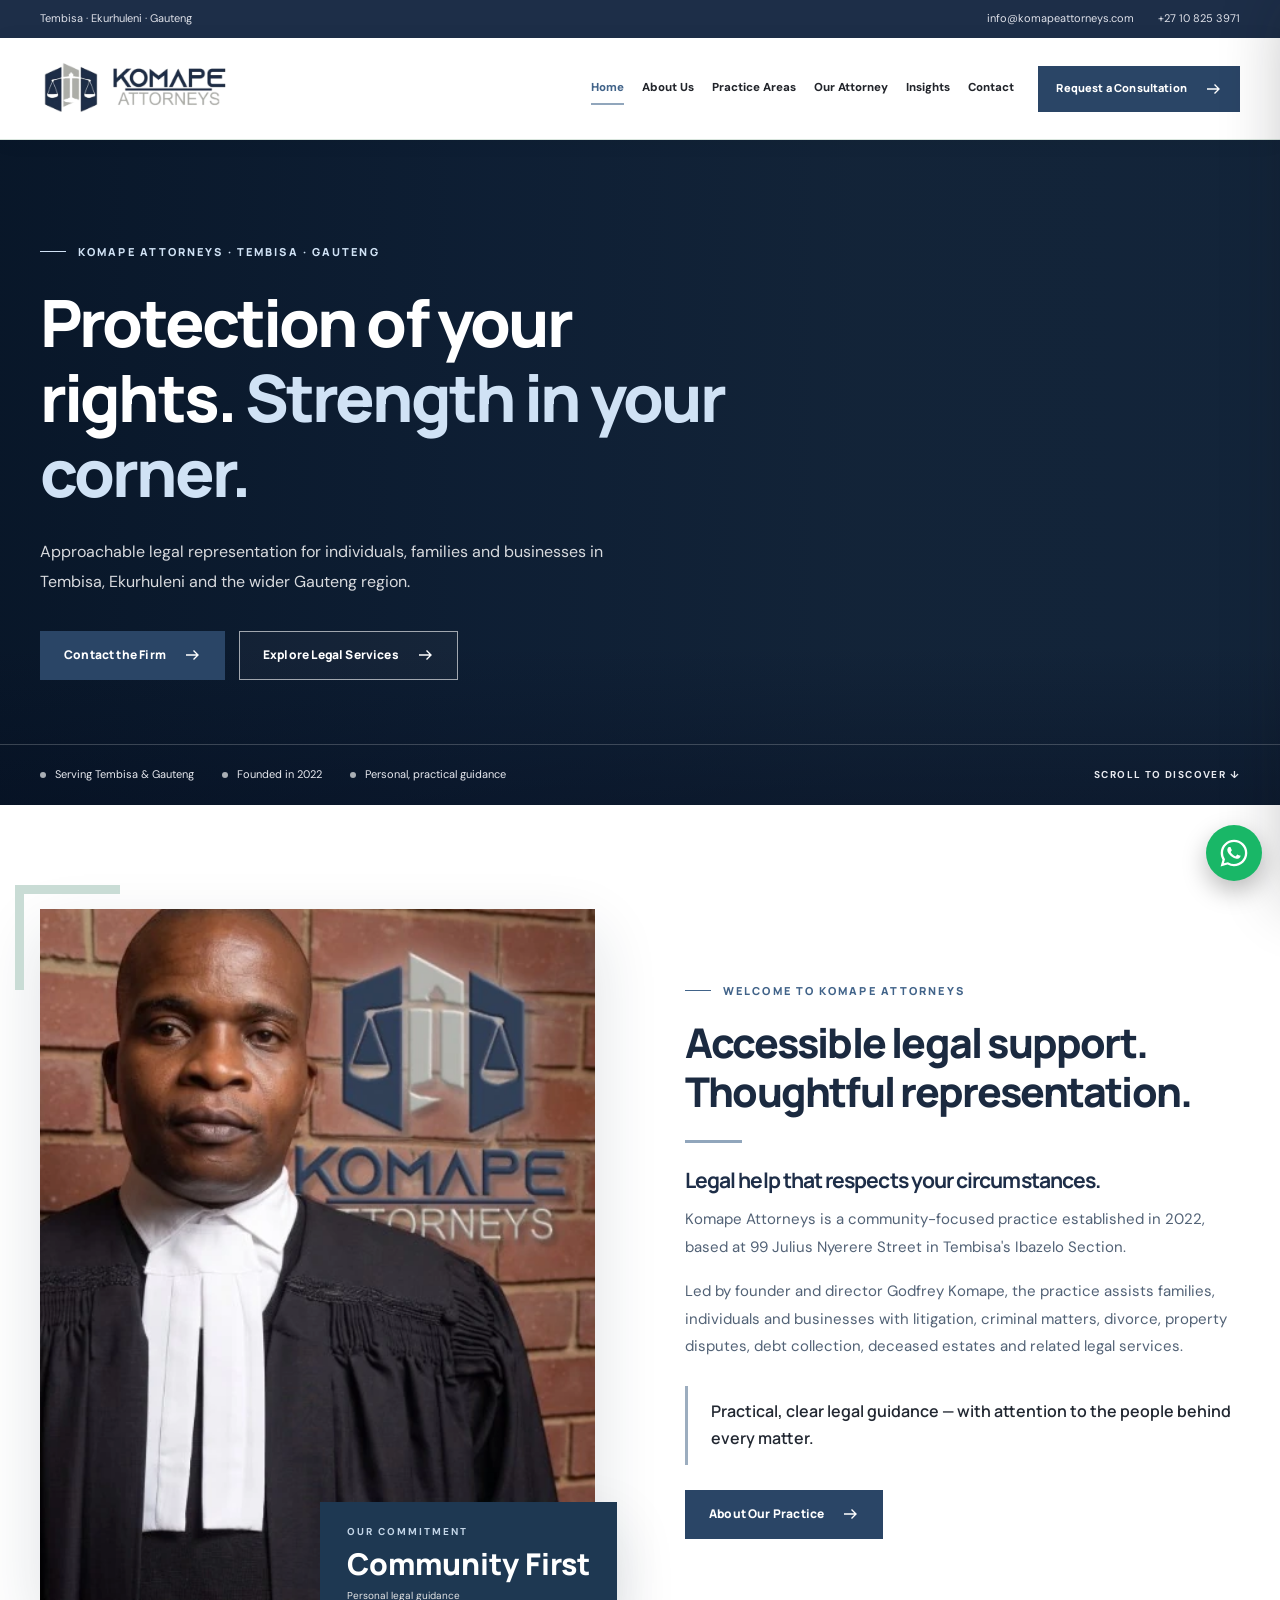
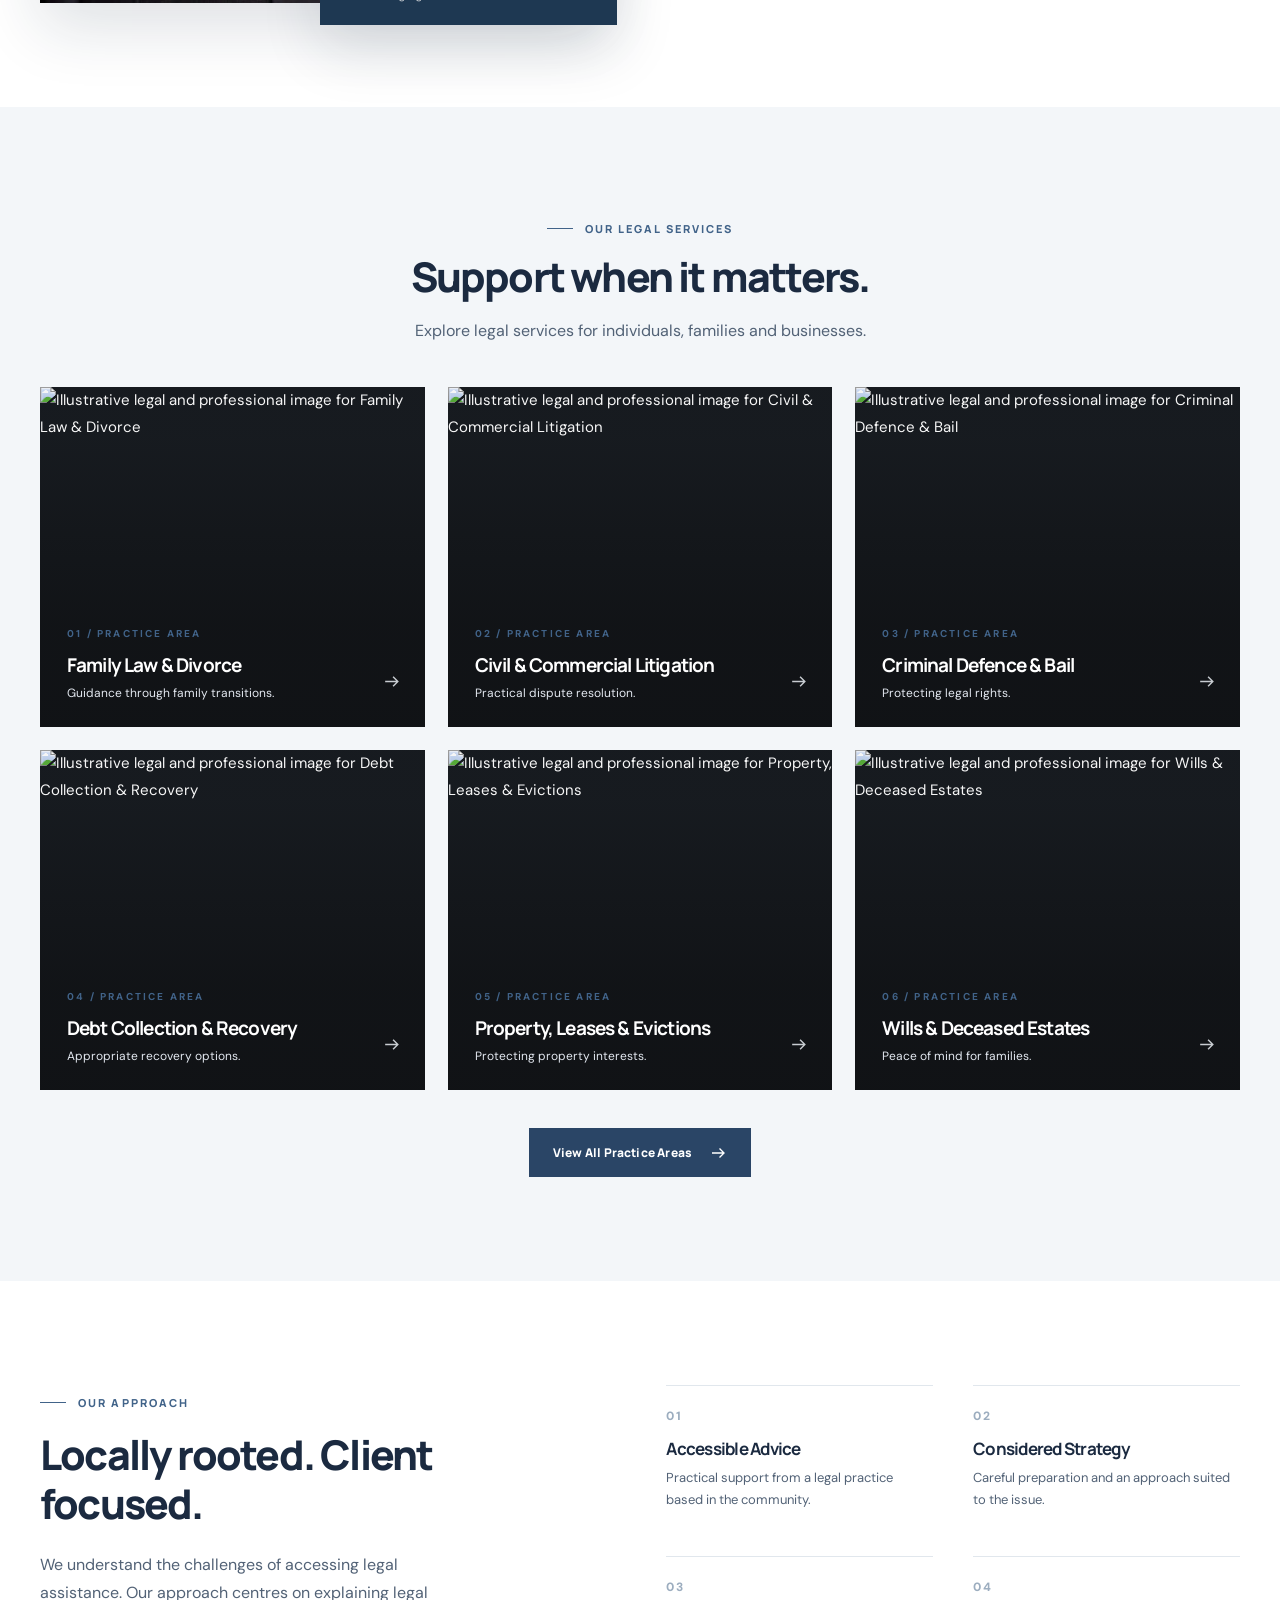
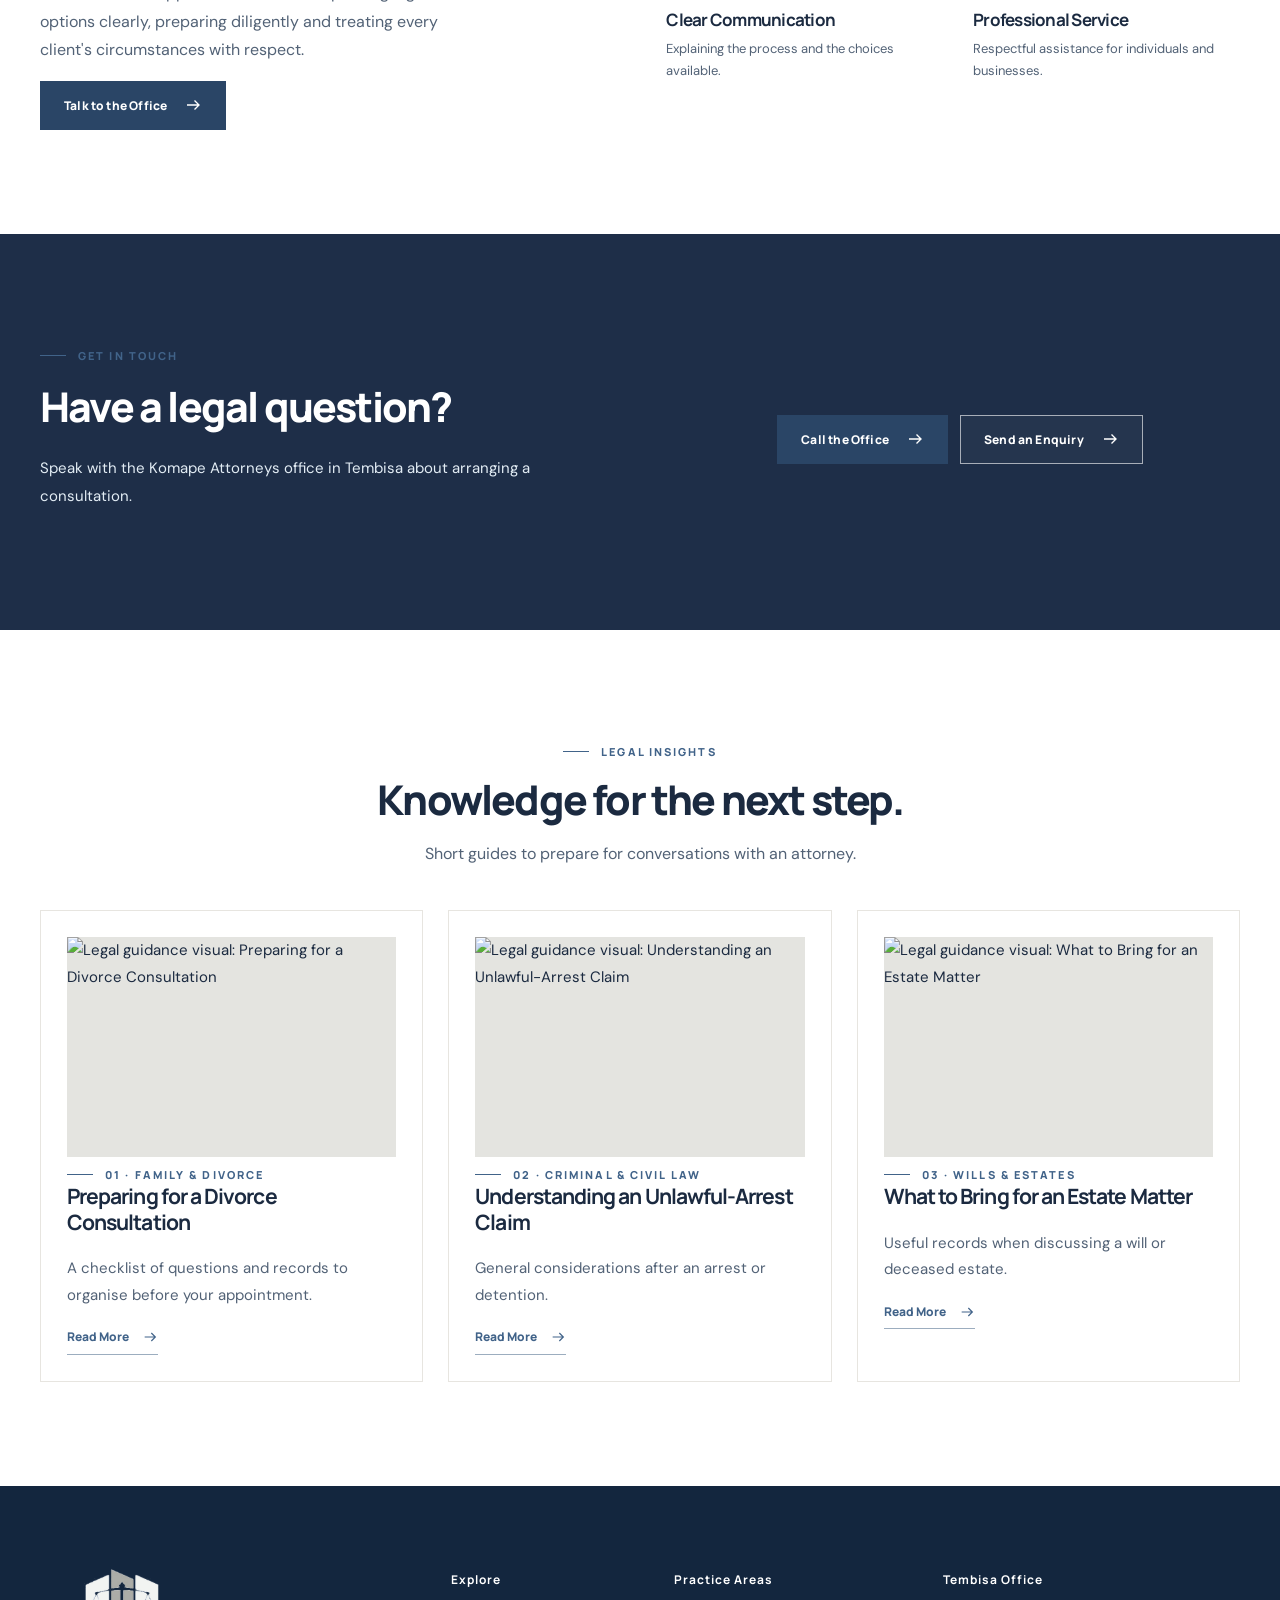
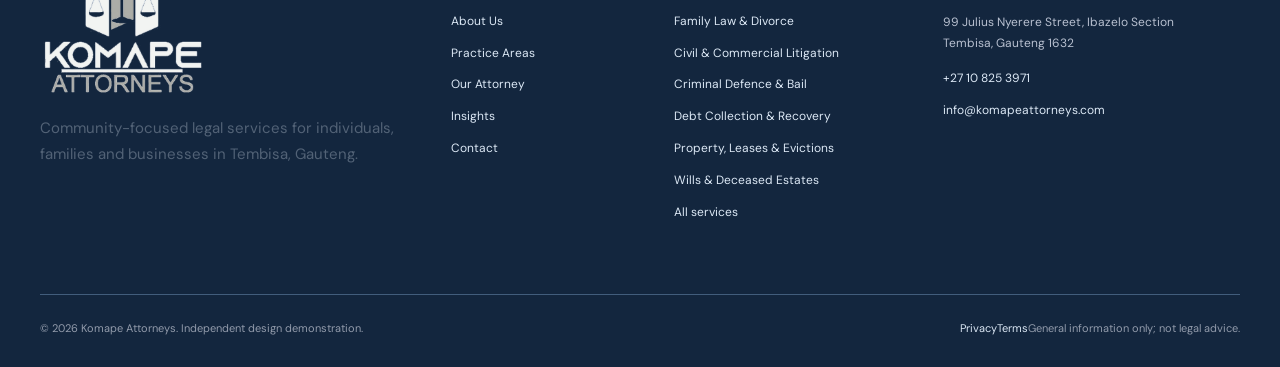
==== index.html @ ac92462e "Launch Komape Attorneys website" ====
<!doctype html><html lang="en-ZA"><head><meta charset="utf-8"><meta name="viewport" content="width=device-width,initial-scale=1"><meta name="theme-color" content="#1e2e48"><title>Home | Attorneys in Tembisa | Komape Attorneys</title><meta name="description" content="Komape Attorneys provides family law, criminal defence, civil litigation, property, debt collection and estate services in Tembisa, Gauteng."><meta name="robots" content="noindex,follow,max-image-preview:large"><link rel="canonical" href="https://komape-attorneys.vercel.app/"><meta property="og:title" content="Home | Attorneys in Tembisa | Komape Attorneys"><meta property="og:description" content="Komape Attorneys provides family law, criminal defence, civil litigation, property, debt collection and estate services in Tembisa, Gauteng."><meta property="og:type" content="website"><meta property="og:url" content="https://komape-attorneys.vercel.app/"><meta property="og:image" content="https://komape-attorneys.vercel.app/assets/original-logo.png"><meta name="twitter:card" content="summary_large_image"><link rel="icon" href="/assets/favicon.png" type="image/png"><link rel="preconnect" href="https://images.pexels.com"><link rel="preconnect" href="https://fonts.googleapis.com"><link rel="stylesheet" href="/assets/site.css"><script defer src="/assets/site.js"></script><script type="application/ld+json">{"@context": "https://schema.org", "@type": "LegalService", "name": "Komape Attorneys", "url": "https://komape-attorneys.vercel.app", "image": "https://komape-attorneys.vercel.app/assets/logo-transparent.png", "email": "info@komapeattorneys.com", "telephone": "+27 10 825 3971", "founder": {"@type": "Person", "name": "Godfrey Komape"}, "address": {"@type": "PostalAddress", "streetAddress": "99 Julius Nyerere Street, Ibazelo Section", "addressLocality": "Tembisa", "addressRegion": "Gauteng", "postalCode": "1632", "addressCountry": "ZA"}, "areaServed": ["Tembisa", "Ekurhuleni", "Johannesburg", "Gauteng", "South Africa"], "knowsAbout": ["Family Law & Divorce", "Civil & Commercial Litigation", "Criminal Defence & Bail", "Debt Collection & Recovery", "Property, Leases & Evictions", "Wills & Deceased Estates", "Correspondent Services", "Insurance & MVA Claims", "Commercial Contracts"]}</script></head><body><a class="skip-link" href="#main">Skip to content</a>
<div class="topbar"><div class="container topbar-inner"><span class="topbar-address">Tembisa · Ekurhuleni · Gauteng</span><div class="topbar-links"><a href="mailto:info@komapeattorneys.com">info@komapeattorneys.com</a><a href="tel:+27108253971">+27 10 825 3971</a></div></div></div>
<header class="nav-shell"><div class="container nav-inner"><a class="brand" href="/" aria-label="Komape Attorneys home"><img src="/assets/logo-header-4k.png" width="196" height="104" alt="Komape Attorneys logo"></a><nav class="nav-links" aria-label="Main navigation"><a href="/" class="nav-link active" aria-current=page>Home</a><a href="/about/" class="nav-link " >About Us</a><a href="/practice-areas/" class="nav-link " >Practice Areas</a><a href="/our-attorney/" class="nav-link " >Our Attorney</a><a href="/insights/" class="nav-link " >Insights</a><a href="/contact/" class="nav-link " >Contact</a></nav><a class="btn btn-gold nav-cta" href="/contact/">Request a Consultation <svg aria-hidden="true" xmlns="http://www.w3.org/2000/svg" width="18" height="18" viewBox="0 0 24 24" fill="none" stroke="currentColor" stroke-width="1.8"><path d="M4 12h16m-6-6 6 6-6 6"/></svg></a><button type="button" class="menu-open" aria-label="Open navigation" aria-expanded="false" aria-controls="mobile-panel" data-mobile-open>☰</button></div></header>
<div class="mobile-backdrop" id="mobile-backdrop"></div><nav class="mobile-panel" id="mobile-panel" aria-label="Mobile navigation" aria-hidden="true" inert><div class="mobile-head"><img src="/assets/logo-header-4k.png" alt="Komape Attorneys logo"><button data-mobile-close type="button" aria-label="Close navigation">×</button></div><div class="mobile-links"><a href="/">Home</a><a href="/about/">About Us</a><a href="/practice-areas/">Practice Areas</a><a href="/our-attorney/">Our Attorney</a><a href="/insights/">Insights</a><a href="/contact/">Contact</a></div><a class="btn btn-gold mobile-cta" href="/contact/">Contact the Firm <svg aria-hidden="true" xmlns="http://www.w3.org/2000/svg" width="18" height="18" viewBox="0 0 24 24" fill="none" stroke="currentColor" stroke-width="1.8"><path d="M4 12h16m-6-6 6 6-6 6"/></svg></a></nav>
<main id="main"><section class="hero" style="--hero-image:url('https://images.pexels.com/photos/5668508/pexels-photo-5668508.jpeg?auto=compress&cs=tinysrgb&w=1900')"><div class="container hero-inner"><div class="hero-copy"><span class="eyebrow eyebrow-light">KOMAPE ATTORNEYS · TEMBISA · GAUTENG</span><h1>Protection of your rights. <em>Strength in your corner.</em></h1><p>Approachable legal representation for individuals, families and businesses in Tembisa, Ekurhuleni and the wider Gauteng region.</p><div class="hero-actions"><a class="btn btn-gold" href="/contact/">Contact the Firm <svg aria-hidden="true" xmlns="http://www.w3.org/2000/svg" width="18" height="18" viewBox="0 0 24 24" fill="none" stroke="currentColor" stroke-width="1.8"><path d="M4 12h16m-6-6 6 6-6 6"/></svg></a><a class="btn btn-outline" href="/practice-areas/">Explore Legal Services <svg aria-hidden="true" xmlns="http://www.w3.org/2000/svg" width="18" height="18" viewBox="0 0 24 24" fill="none" stroke="currentColor" stroke-width="1.8"><path d="M4 12h16m-6-6 6 6-6 6"/></svg></a></div></div></div><div class="hero-bottom"><div class="container hero-bottom-inner"><div class="hero-notes"><span>Serving Tembisa &amp; Gauteng</span><span>Founded in 2022</span><span>Personal, practical guidance</span></div><span class="scroll-cue">SCROLL TO DISCOVER ↓</span></div></div></section><section class="section"><div class="container intro-grid"><div class="intro-picture"><img src="/assets/portrait-home.webp" width="440" height="800" loading="lazy" alt="Godfrey Komape, founder and director of Komape Attorneys"><div class="picture-stamp"><small>OUR COMMITMENT</small><strong>Community First</strong><span>Personal legal guidance</span></div></div><div class="intro-copy"><span class="eyebrow">WELCOME TO KOMAPE ATTORNEYS</span><h2>Accessible legal support. Thoughtful representation.</h2><div class="accent-line"></div><h3>Legal help that respects your circumstances.</h3><p>Komape Attorneys is a community-focused practice established in 2022, based at 99 Julius Nyerere Street in Tembisa's Ibazelo Section.</p><p>Led by founder and director Godfrey Komape, the practice assists families, individuals and businesses with litigation, criminal matters, divorce, property disputes, debt collection, deceased estates and related legal services.</p><blockquote>Practical, clear legal guidance — with attention to the people behind every matter.</blockquote><a class="btn btn-gold" href="/about/">About Our Practice <svg aria-hidden="true" xmlns="http://www.w3.org/2000/svg" width="18" height="18" viewBox="0 0 24 24" fill="none" stroke="currentColor" stroke-width="1.8"><path d="M4 12h16m-6-6 6 6-6 6"/></svg></a></div></div></section><section class="section cream"><div class="container"><div class="section-heading centered"><span class="eyebrow">OUR LEGAL SERVICES</span><h2>Support when it matters.</h2><p>Explore legal services for individuals, families and businesses.</p></div><div class="practice-grid"><a class="practice-card" href="/practice-areas/#family-law"><img src="https://images.pexels.com/photos/7841810/pexels-photo-7841810.jpeg?auto=compress&cs=tinysrgb&w=1280" width="1200" height="800" alt="Illustrative legal and professional image for Family Law &amp; Divorce" loading="lazy" decoding="async"><div class="practice-shade"></div><div class="practice-card-text"><span class="card-number">01 / PRACTICE AREA</span><h3>Family Law &amp; Divorce</h3><p>Guidance through family transitions.</p></div><span class="card-arrow"><svg aria-hidden="true" xmlns="http://www.w3.org/2000/svg" width="18" height="18" viewBox="0 0 24 24" fill="none" stroke="currentColor" stroke-width="1.8"><path d="M4 12h16m-6-6 6 6-6 6"/></svg></span></a><a class="practice-card" href="/practice-areas/#litigation"><img src="https://images.pexels.com/photos/7875843/pexels-photo-7875843.jpeg?auto=compress&cs=tinysrgb&w=1280" width="1200" height="800" alt="Illustrative legal and professional image for Civil &amp; Commercial Litigation" loading="lazy" decoding="async"><div class="practice-shade"></div><div class="practice-card-text"><span class="card-number">02 / PRACTICE AREA</span><h3>Civil &amp; Commercial Litigation</h3><p>Practical dispute resolution.</p></div><span class="card-arrow"><svg aria-hidden="true" xmlns="http://www.w3.org/2000/svg" width="18" height="18" viewBox="0 0 24 24" fill="none" stroke="currentColor" stroke-width="1.8"><path d="M4 12h16m-6-6 6 6-6 6"/></svg></span></a><a class="practice-card" href="/practice-areas/#criminal"><img src="https://images.pexels.com/photos/5668806/pexels-photo-5668806.jpeg?auto=compress&cs=tinysrgb&w=1280" width="1200" height="800" alt="Illustrative legal and professional image for Criminal Defence &amp; Bail" loading="lazy" decoding="async"><div class="practice-shade"></div><div class="practice-card-text"><span class="card-number">03 / PRACTICE AREA</span><h3>Criminal Defence &amp; Bail</h3><p>Protecting legal rights.</p></div><span class="card-arrow"><svg aria-hidden="true" xmlns="http://www.w3.org/2000/svg" width="18" height="18" viewBox="0 0 24 24" fill="none" stroke="currentColor" stroke-width="1.8"><path d="M4 12h16m-6-6 6 6-6 6"/></svg></span></a><a class="practice-card" href="/practice-areas/#debt-collection"><img src="https://images.pexels.com/photos/8276198/pexels-photo-8276198.jpeg?auto=compress&cs=tinysrgb&w=1280" width="1200" height="800" alt="Illustrative legal and professional image for Debt Collection &amp; Recovery" loading="lazy" decoding="async"><div class="practice-shade"></div><div class="practice-card-text"><span class="card-number">04 / PRACTICE AREA</span><h3>Debt Collection &amp; Recovery</h3><p>Appropriate recovery options.</p></div><span class="card-arrow"><svg aria-hidden="true" xmlns="http://www.w3.org/2000/svg" width="18" height="18" viewBox="0 0 24 24" fill="none" stroke="currentColor" stroke-width="1.8"><path d="M4 12h16m-6-6 6 6-6 6"/></svg></span></a><a class="practice-card" href="/practice-areas/#property"><img src="https://images.pexels.com/photos/8731032/pexels-photo-8731032.jpeg?auto=compress&cs=tinysrgb&w=1280" width="1200" height="800" alt="Illustrative legal and professional image for Property, Leases &amp; Evictions" loading="lazy" decoding="async"><div class="practice-shade"></div><div class="practice-card-text"><span class="card-number">05 / PRACTICE AREA</span><h3>Property, Leases &amp; Evictions</h3><p>Protecting property interests.</p></div><span class="card-arrow"><svg aria-hidden="true" xmlns="http://www.w3.org/2000/svg" width="18" height="18" viewBox="0 0 24 24" fill="none" stroke="currentColor" stroke-width="1.8"><path d="M4 12h16m-6-6 6 6-6 6"/></svg></span></a><a class="practice-card" href="/practice-areas/#estates"><img src="https://images.pexels.com/photos/3869649/pexels-photo-3869649.jpeg?auto=compress&cs=tinysrgb&w=1280" width="1200" height="800" alt="Illustrative legal and professional image for Wills &amp; Deceased Estates" loading="lazy" decoding="async"><div class="practice-shade"></div><div class="practice-card-text"><span class="card-number">06 / PRACTICE AREA</span><h3>Wills &amp; Deceased Estates</h3><p>Peace of mind for families.</p></div><span class="card-arrow"><svg aria-hidden="true" xmlns="http://www.w3.org/2000/svg" width="18" height="18" viewBox="0 0 24 24" fill="none" stroke="currentColor" stroke-width="1.8"><path d="M4 12h16m-6-6 6 6-6 6"/></svg></span></a></div><div class="section-action centered"><a class="btn btn-gold" href="/practice-areas/">View All Practice Areas <svg aria-hidden="true" xmlns="http://www.w3.org/2000/svg" width="18" height="18" viewBox="0 0 24 24" fill="none" stroke="currentColor" stroke-width="1.8"><path d="M4 12h16m-6-6 6 6-6 6"/></svg></a></div></div></section><section class="section purpose-section"><div class="container purpose-grid"><div><span class="eyebrow">OUR APPROACH</span><h2>Locally rooted. Client focused.</h2><p>We understand the challenges of accessing legal assistance. Our approach centres on explaining legal options clearly, preparing diligently and treating every client's circumstances with respect.</p><a class="btn btn-gold" href="/contact/">Talk to the Office <svg aria-hidden="true" xmlns="http://www.w3.org/2000/svg" width="18" height="18" viewBox="0 0 24 24" fill="none" stroke="currentColor" stroke-width="1.8"><path d="M4 12h16m-6-6 6 6-6 6"/></svg></a></div><div class="value-grid"><div><span>01</span><h3>Accessible Advice</h3><p>Practical support from a legal practice based in the community.</p></div><div><span>02</span><h3>Considered Strategy</h3><p>Careful preparation and an approach suited to the issue.</p></div><div><span>03</span><h3>Clear Communication</h3><p>Explaining the process and the choices available.</p></div><div><span>04</span><h3>Professional Service</h3><p>Respectful assistance for individuals and businesses.</p></div></div></div></section><section class="section section-navy"><div class="container two-column"><div><span class="eyebrow eyebrow-light">GET IN TOUCH</span><h2>Have a legal question?</h2><p style="color:#e3edf5">Speak with the Komape Attorneys office in Tembisa about arranging a consultation.</p></div><div class="centered"><a class="btn btn-gold" href="tel:+27108253971">Call the Office <svg aria-hidden="true" xmlns="http://www.w3.org/2000/svg" width="18" height="18" viewBox="0 0 24 24" fill="none" stroke="currentColor" stroke-width="1.8"><path d="M4 12h16m-6-6 6 6-6 6"/></svg></a> &nbsp; <a class="btn btn-outline" href="/contact/">Send an Enquiry <svg aria-hidden="true" xmlns="http://www.w3.org/2000/svg" width="18" height="18" viewBox="0 0 24 24" fill="none" stroke="currentColor" stroke-width="1.8"><path d="M4 12h16m-6-6 6 6-6 6"/></svg></a></div></div></section><section class="section"><div class="container"><div class="section-heading centered"><span class="eyebrow">LEGAL INSIGHTS</span><h2>Knowledge for the next step.</h2><p>Short guides to prepare for conversations with an attorney.</p></div><div class="insight-grid"><article class="insight-card"><a href="/insights/#divorce-consultation" class="insight-image"><img src="https://images.pexels.com/photos/5668832/pexels-photo-5668832.jpeg?auto=compress&cs=tinysrgb&w=1280" width="1200" height="800" alt="Legal guidance visual: Preparing for a Divorce Consultation" loading="lazy" decoding="async"></a><span class="eyebrow">01 · FAMILY &amp; DIVORCE</span><h3>Preparing for a Divorce Consultation</h3><p>A checklist of questions and records to organise before your appointment.</p><a href="/insights/#divorce-consultation" class="text-link">Read More <svg aria-hidden="true" xmlns="http://www.w3.org/2000/svg" width="18" height="18" viewBox="0 0 24 24" fill="none" stroke="currentColor" stroke-width="1.8"><path d="M4 12h16m-6-6 6 6-6 6"/></svg></a></article><article class="insight-card"><a href="/insights/#unlawful-arrest" class="insight-image"><img src="https://images.pexels.com/photos/12911261/pexels-photo-12911261.jpeg?auto=compress&cs=tinysrgb&w=1280" width="1200" height="800" alt="Legal guidance visual: Understanding an Unlawful-Arrest Claim" loading="lazy" decoding="async"></a><span class="eyebrow">02 · CRIMINAL &amp; CIVIL LAW</span><h3>Understanding an Unlawful-Arrest Claim</h3><p>General considerations after an arrest or detention.</p><a href="/insights/#unlawful-arrest" class="text-link">Read More <svg aria-hidden="true" xmlns="http://www.w3.org/2000/svg" width="18" height="18" viewBox="0 0 24 24" fill="none" stroke="currentColor" stroke-width="1.8"><path d="M4 12h16m-6-6 6 6-6 6"/></svg></a></article><article class="insight-card"><a href="/insights/#estate-records" class="insight-image"><img src="https://images.pexels.com/photos/7875863/pexels-photo-7875863.jpeg?auto=compress&cs=tinysrgb&w=1280" width="1200" height="800" alt="Legal guidance visual: What to Bring for an Estate Matter" loading="lazy" decoding="async"></a><span class="eyebrow">03 · WILLS &amp; ESTATES</span><h3>What to Bring for an Estate Matter</h3><p>Useful records when discussing a will or deceased estate.</p><a href="/insights/#estate-records" class="text-link">Read More <svg aria-hidden="true" xmlns="http://www.w3.org/2000/svg" width="18" height="18" viewBox="0 0 24 24" fill="none" stroke="currentColor" stroke-width="1.8"><path d="M4 12h16m-6-6 6 6-6 6"/></svg></a></article></div></div></section></main><footer class="site-footer"><div class="container"><div class="footer-grid"><div><a class="footer-logo" href="/"><img src="/assets/logo-light-4k.png" alt="Komape Attorneys transparent footer logo" width="240" height="145" loading="lazy"></a><p>Community-focused legal services for individuals, families and businesses in Tembisa, Gauteng.</p></div><div><h3>Explore</h3><div class="footer-links"><a href="/about/">About Us</a><a href="/practice-areas/">Practice Areas</a><a href="/our-attorney/">Our Attorney</a><a href="/insights/">Insights</a><a href="/contact/">Contact</a></div></div><div><h3>Practice Areas</h3><div class="footer-links"><a href="/practice-areas/#family-law">Family Law &amp; Divorce</a><a href="/practice-areas/#litigation">Civil &amp; Commercial Litigation</a><a href="/practice-areas/#criminal">Criminal Defence &amp; Bail</a><a href="/practice-areas/#debt-collection">Debt Collection &amp; Recovery</a><a href="/practice-areas/#property">Property, Leases &amp; Evictions</a><a href="/practice-areas/#estates">Wills &amp; Deceased Estates</a><a href="/practice-areas/">All services</a></div></div><div class="footer-location"><h3>Tembisa Office</h3><address>99 Julius Nyerere Street, Ibazelo Section<br>Tembisa, Gauteng 1632</address><div class="footer-links" style="margin-top:15px"><a href="tel:+27108253971">+27 10 825 3971</a><a href="mailto:info@komapeattorneys.com">info@komapeattorneys.com</a></div></div></div><div class="footer-bottom"><span>© 2026 Komape Attorneys. Independent design demonstration.</span><span class="footer-legal"><a href="/privacy/">Privacy</a><a href="/terms/">Terms</a><span>General information only; not legal advice.</span></span></div></div></footer>
<a class="floating-whatsapp" href="https://wa.me/27724167243?text=Hello%2C%20I%20would%20like%20to%20enquire%20about%20legal%20services." rel="noopener noreferrer" target="_blank" title="Contact the listed mobile number on WhatsApp" aria-label="Contact Komape Attorneys on WhatsApp"><svg viewBox="0 0 32 32" aria-hidden="true" xmlns="http://www.w3.org/2000/svg"><path fill="currentColor" d="M16 .8C7.61.8.8 7.59.8 15.98c0 2.69.7 5.31 2.03 7.62L.7 31.3l7.91-2.08a15.15 15.15 0 0 0 7.37 1.88h.01c8.38 0 15.2-6.82 15.2-15.2 0-4.06-1.58-7.88-4.46-10.76A15.07 15.07 0 0 0 16 .8Zm0 27.73a12.54 12.54 0 0 1-6.39-1.75l-.46-.27-4.7 1.23 1.25-4.58-.3-.47a12.5 12.5 0 0 1-1.93-6.7C3.47 9.08 9.08 3.47 16 3.47a12.45 12.45 0 0 1 8.87 3.68 12.48 12.48 0 0 1 3.67 8.86c0 6.91-5.62 12.52-12.54 12.52Zm6.88-9.38c-.38-.19-2.23-1.1-2.58-1.23-.34-.13-.59-.19-.84.19s-.96 1.23-1.18 1.49-.44.29-.82.1a10.32 10.32 0 0 1-3.04-1.88 11.39 11.39 0 0 1-2.1-2.61c-.22-.38-.02-.58.16-.77.17-.17.38-.44.57-.66s.25-.38.38-.63.06-.47-.03-.66c-.1-.19-.85-2.04-1.16-2.8-.3-.74-.61-.64-.84-.65l-.71-.01c-.25 0-.66.1-1.01.47-.34.38-1.32 1.29-1.32 3.13s1.35 3.62 1.53 3.87a14.37 14.37 0 0 0 5.51 4.89c1.03.45 1.84.72 2.48.93 1.04.33 1.98.29 2.72.18.83-.13 2.23-.91 2.55-1.79.31-.88.31-1.64.22-1.8-.09-.16-.34-.25-.72-.44Z"/></svg><span class="whatsapp-tooltip" aria-hidden="true">WhatsApp Us</span></a><button class="scroll-top" type="button" aria-label="Back to top">↑</button></body></html>
---- assets/site.css ----
@import url('https://fonts.googleapis.com/css2?family=DM+Sans:wght@400;500;600;700&family=Manrope:wght@400;500;600;700;800&display=swap');
:root{--navy:#181b20;--navy-deep:#101216;--navy-soft:#30343c;--gold:#505863;--gold-light:#e2e5e8;--red:#25282d;--ink:#171b21;--body:#58616d;--line:#e7e9ec;--cream:#f5f6f7;--white:#fff;--shadow:0 24px 65px rgba(10,13,18,.14)}
*,*::before,*::after{box-sizing:border-box}html{scroll-behavior:smooth;scroll-padding-top:110px}body{margin:0;background:#fff;color:var(--ink);font:400 15px/1.78 'DM Sans',Arial,sans-serif;-webkit-font-smoothing:antialiased}body.nav-open{overflow:hidden}img{max-width:100%;display:block}button,input,textarea,select{font:inherit}button{cursor:pointer}a{color:inherit;text-decoration:none}::selection{background:#e0e3e6;color:#1a1c20}:focus-visible{outline:3px solid #525862;outline-offset:4px}.container{width:min(100% - 72px,1200px);margin-inline:auto}.skip-link{position:absolute;top:-100px;left:10px;z-index:1000;color:#fff;background:var(--navy);padding:9px 17px}.skip-link:focus{top:8px}h1,h2,h3,h4,p{margin-top:0}h1,h2,h3{font-family:Manrope,Arial,sans-serif;letter-spacing:-.044em;line-height:1.2}h1{font-size:clamp(44px,5.1vw,74px);font-weight:800}h2{font-size:clamp(30px,3.2vw,48px);font-weight:800}h3{font-size:clamp(17px,1.65vw,23px)}p{color:var(--body)}.centered{text-align:center}.section{padding:104px 0}.cream{background:var(--cream)}.section-heading{margin-bottom:42px;max-width:770px}.section-heading.centered{margin-inline:auto}.section-heading h2{margin:15px 0 15px}.section-heading p{margin:0;font-size:16px;line-height:1.78}.eyebrow{display:inline-flex;align-items:center;gap:12px;color:var(--gold);font-size:11px;font-family:Manrope,Arial,sans-serif;font-weight:800;letter-spacing:2.1px;text-transform:uppercase;line-height:1.55}.eyebrow::before{content:"";width:26px;flex:0 0 26px;height:1px;background:currentColor}.eyebrow-light{color:var(--gold-light)}.accent-line{width:57px;height:3px;background:var(--gold);margin:24px 0}.btn{display:inline-flex;align-items:center;justify-content:center;gap:17px;padding:14px 23px;min-height:49px;font-size:12px;font-weight:800;letter-spacing:.015em;font-family:Manrope,Arial,sans-serif;line-height:1.3;text-align:center;border:1px solid transparent;transition:background .2s,transform .2s,border-color .2s;white-space:normal}.btn:hover{transform:translateY(-2px)}.btn svg{flex:none}.btn-gold{background:#20252c;border-color:#20252c;color:#fff}.btn-gold:hover{background:#171b20;border-color:#171b20;color:#fff}.btn-navy{color:#fff;background:var(--navy);border-color:var(--navy)}.btn-navy:hover{background:#343943}.btn-outline{border-color:#fff9;color:#fff;background:#ffffff08}.btn-outline:hover{background:#ffffff1d}.text-link{display:inline-flex;align-items:center;gap:13px;color:#22252b;font-size:12px;font-weight:800;font-family:Manrope,Arial,sans-serif;border-bottom:1px solid var(--gold);padding-bottom:6px}.text-link:hover{color:#20252c}.text-link svg{width:16px}.section-action{margin-top:38px}
/* Reference site navigation: restrained utility bar, white main navigation */
.topbar{background:#101215;color:#e0e2ea;font-size:11px}.topbar-inner{min-height:38px;display:flex;justify-content:space-between;align-items:center;gap:18px}.topbar-address,.topbar-links,.topbar-links a{display:inline-flex;align-items:center;gap:7px}.topbar svg{height:15px;width:15px;color:#c8ccd1}.topbar-links{gap:24px}.topbar-links a:hover{color:#c8ccd1}.nav-shell{position:sticky;top:0;background:#fff;z-index:80;box-shadow:0 2px 20px #181b200e}.nav-inner{min-height:101px;display:flex;align-items:center;gap:24px}.brand{display:flex;align-items:center;flex:0 0 260px;width:260px}.brand img{width:260px;height:auto;max-height:80px;object-fit:contain}.nav-links{display:flex;gap:18px;margin-left:auto;align-items:center}.nav-link{font-size:11.5px;font-weight:800;color:#22252b;white-space:nowrap;position:relative;padding:12px 0}.nav-link::after{content:"";position:absolute;bottom:6px;left:0;right:100%;height:2px;background:var(--gold);transition:right .2s}.nav-link.active::after,.nav-link:hover::after{right:0}.nav-link.active{color:#20252c}.nav-cta{padding:13px 17px;min-height:44px;white-space:nowrap;font-size:11px}.menu-open{display:none;background:transparent;border:1px solid #e3e3e3;color:var(--navy);width:44px;height:44px;align-items:center;justify-content:center;margin-left:auto}.mobile-backdrop{position:fixed;inset:0;background:#101215b3;z-index:85;visibility:hidden;opacity:0;transition:opacity .2s,visibility .2s}.mobile-backdrop.visible{opacity:1;visibility:visible}.mobile-panel{position:fixed;right:0;top:0;bottom:0;z-index:90;display:block;width:min(89vw,380px);padding:24px;background:white;overflow-y:auto;transform:translateX(105%);box-shadow:-15px 0 60px #1012153d;transition:transform .23s}.mobile-panel.open{transform:translateX(0)}.mobile-head{display:flex;align-items:center;justify-content:space-between;gap:12px;padding-bottom:25px;border-bottom:1px solid var(--line)}.mobile-head img{width:175px;height:auto}.mobile-head button{background:#eff0f2;border:0;color:var(--navy);font-size:26px;line-height:1;width:39px;height:39px}.mobile-links{display:flex;flex-direction:column;margin:14px 0 27px}.mobile-links a{padding:13px 3px;border-bottom:1px solid #efeee9;font-size:14px;font-weight:700}.mobile-cta{width:100%}
/* Full-bleed image, overlaid text: matches original Were reference hero */
.hero{min-height:665px;background:#111318;color:#fff;position:relative;isolation:isolate;display:flex;align-items:center;overflow:hidden}.hero::before{content:"";position:absolute;z-index:-2;inset:0;background-image:linear-gradient(90deg,rgba(5,14,32,.98) 0%,rgba(6,16,36,.94) 31%,rgba(7,19,41,.79) 57%,rgba(5,14,31,.15) 100%),var(--hero-image);background-position:center;background-size:cover}.hero::after{content:"";position:absolute;z-index:-1;inset:0;background:linear-gradient(0deg,rgba(4,12,30,.39),transparent 24%)}.hero-inner{width:min(100% - 72px,1200px);padding:88px 0 119px}.hero-copy{max-width:725px}.hero h1{color:#fff;margin:24px 0 27px;line-height:1.15}.hero h1 em{color:var(--gold-light);font-style:normal}.hero-copy p{color:#d8dade;max-width:570px;font-size:16px;line-height:1.85}.hero-actions{display:flex;gap:14px;flex-wrap:wrap;margin-top:34px}.hero-bottom{position:absolute;left:0;right:0;bottom:0;color:#e8eaf0;border-top:1px solid #fff3}.hero-bottom-inner{min-height:60px;display:flex;align-items:center;justify-content:space-between;gap:20px}.hero-notes{display:flex;align-items:center;gap:28px;font-size:11px}.hero-notes span{display:flex;align-items:center;gap:9px}.hero-notes span::before{content:"";height:6px;width:6px;background:var(--gold-light);border-radius:50%}.scroll-cue{font-weight:700;letter-spacing:1.4px;font-size:10px;white-space:nowrap}
/* Reference intro portrait treatment */
.intro-grid{display:grid;grid-template-columns:minmax(0,1fr) minmax(0,1fr);gap:90px;align-items:center}.intro-picture{position:relative;min-width:0}.intro-picture>img{width:100%;height:auto;aspect-ratio:1/1;object-fit:cover;object-position:center 18%;box-shadow:var(--shadow)}.intro-picture::before{content:"";position:absolute;border-top:9px solid #e9ebed;border-left:9px solid #e9ebed;left:-25px;top:-24px;height:105px;width:105px;pointer-events:none;z-index:1}.picture-stamp{position:absolute;right:-22px;bottom:-22px;background:var(--navy);padding:23px 27px;color:white;box-shadow:var(--shadow);display:flex;flex-direction:column;line-height:1.3;min-width:164px}.picture-stamp small{font-size:10px;color:var(--gold-light);letter-spacing:2px;font-weight:700}.picture-stamp strong{font:800 30px Manrope,Arial,sans-serif;margin:5px 0}.picture-stamp span{font-size:10px;color:#e5e6e7}.intro-copy h2{margin:18px 0 0}.intro-copy h3{color:var(--navy);margin-bottom:14px}.intro-copy p{line-height:1.85;margin-bottom:16px}.intro-copy blockquote{font:600 16px/1.7 Manrope,Arial,sans-serif;border-left:3px solid var(--gold);padding:12px 0 12px 23px;margin:25px 0;color:#222832}
/* Image-led practice cards: no image stretching */
.practice-grid{display:grid;grid-template-columns:repeat(3,minmax(0,1fr));gap:23px}.practice-card{height:340px;min-width:0;overflow:hidden;position:relative;background:#23262b;display:block;color:#fff}.practice-card>img{position:absolute;inset:0;width:100%;height:100%;object-fit:cover;object-position:center;transition:transform .35s ease}.practice-card:hover>img{transform:scale(1.055)}.practice-shade{position:absolute;inset:0;background:linear-gradient(180deg,#1012150a 15%,#101215d5 70%,#101215ee 100%)}.practice-card-text{position:absolute;bottom:0;left:0;right:0;padding:27px 27px 25px}.card-number{font-size:10px;letter-spacing:2.2px;color:var(--gold-light);font-weight:700}.practice-card h3{font-size:19px;color:white;margin:9px 0 7px}.practice-card p{font-size:12px;line-height:1.5;color:#e3e8f0;max-width:285px;margin-bottom:0}.card-arrow{position:absolute;bottom:27px;right:24px}.card-arrow svg{width:19px;height:19px;color:#c8ccd1}
.purpose-grid{display:grid;grid-template-columns:1fr 1.08fr;gap:95px;align-items:start}.purpose-grid h2{margin:18px 0 23px}.purpose-grid>div>p{font-size:16px;max-width:440px}.value-grid{display:grid;grid-template-columns:1fr 1fr;gap:32px 40px}.value-grid>div{border-top:1px solid var(--line);padding-top:16px}.value-grid span,.three-values span{font-size:12px;color:var(--gold);font-weight:800;letter-spacing:2px}.value-grid h3{margin:10px 0 8px;font-size:17px}.value-grid p{font-size:13px;line-height:1.7}.two-column{display:grid;grid-template-columns:minmax(0,1fr) minmax(0,1fr);gap:80px;align-items:center}.two-column>div{min-width:0}.two-column h2{margin:17px 0 23px}.two-column p{font-size:15px;line-height:1.9}.two-column .btn{margin-top:15px}.section-navy{background:var(--navy);color:#fff}.section-navy h2{color:#fff}.section-navy p{color:#d4dce9}.decorative-photo,.picture-frame{width:100%;overflow:hidden}.decorative-photo img{width:100%;height:auto;aspect-ratio:6/4;object-fit:cover}.picture-frame img{width:100%;height:auto;aspect-ratio:1.19/1;object-fit:cover}.insight-grid{display:grid;grid-template-columns:repeat(3,minmax(0,1fr));gap:25px}.insight-card{min-width:0;border:1px solid #e7e5e0;background:white;padding:26px}.insight-image{display:block;overflow:hidden;background:#e4e4e0}.insight-image img{width:100%;height:auto;aspect-ratio:4/3;object-fit:cover;object-position:center;transition:transform .3s}.insight-image:hover img{transform:scale(1.04)}.insight-copy{padding-top:17px}.overline{font-family:Manrope,Arial,sans-serif;font-size:10px;letter-spacing:1.8px;color:#20252c;font-weight:800}.insight-copy h3{font-size:20px;margin:23px 0 12px;line-height:1.35}.insight-copy h3 a:hover{color:#171b20}.insight-copy p{font-size:13px;line-height:1.8;min-height:53px}.insight-copy .text-link{margin-top:9px}
/* Inner pages */
.page-hero{background:radial-gradient(circle at 83% 32%,#31353b 0%,transparent 42%),linear-gradient(120deg,#181b20,#222830);color:white;padding:100px 0 95px}.page-hero h1{max-width:830px;font-size:clamp(40px,4.6vw,64px);margin:25px 0 22px}.page-hero p{color:#cdd5e3;max-width:630px;font-size:16px}.three-values{display:grid;grid-template-columns:repeat(3,minmax(0,1fr));gap:24px}.three-values article{background:#fff;padding:32px;min-width:0;border:1px solid var(--line)}.three-values h3{margin:15px 0 10px}.three-values p{font-size:13px}.reverse{direction:rtl}.reverse>*{direction:ltr}.jump-chips{display:flex;gap:12px;flex-wrap:wrap;justify-content:center;margin-top:35px}.jump-chips a{border:1px solid #DED6DA;color:#242b34;font-size:12px;font-weight:700;padding:8px 13px}.jump-chips a:hover{background:var(--navy);color:white}.practice-detail{padding:85px 0;scroll-margin-top:115px}.detail-grid{display:grid;grid-template-columns:minmax(0,1fr) minmax(0,1fr);align-items:center;gap:80px}.detail-grid.reverse{direction:rtl}.detail-grid.reverse>*{direction:ltr}.detail-photo img{width:100%;height:auto;aspect-ratio:5/4;object-fit:cover;object-position:center}.detail-copy h2{margin:16px 0 15px}.detail-copy h3{font-size:18px;font-weight:700;letter-spacing:-.018em;margin-bottom:16px;color:#343b44}.detail-copy>p{line-height:1.8}.detail-topics{font-size:12px;font-weight:700;color:#3a3c40;border-left:3px solid var(--gold);padding-left:17px;margin:25px 0!important}.profile-layout{display:grid;grid-template-columns:.9fr 1.1fr;gap:88px;align-items:center}.profile-photo{position:relative}.profile-photo>img{width:100%;height:auto;aspect-ratio:1/1;object-fit:cover;box-shadow:var(--shadow)}.profile-body h2{margin:18px 0 6px}.profile-role{font-weight:800;font-size:11px;letter-spacing:1.4px;color:#20252c}.profile-body p{line-height:1.85}.team-grid{display:grid;grid-template-columns:repeat(3,minmax(0,1fr));gap:24px}.team-grid article{text-align:center;background:#fff;border:1px solid var(--line);padding:35px 22px}.initials{margin:0 auto 19px;border-radius:50%;width:79px;height:79px;background:#e4edf8;color:#20262f;display:grid;place-items:center;font:800 24px Manrope,Arial,sans-serif}.team-grid article:nth-child(2) .initials{background:#F9E5EA;color:#20252c}.team-grid article:nth-child(3) .initials{background:#f6e1e5;color:#2f3237}.team-grid h3{margin:0;font-size:18px}.team-grid span{font-size:11px;text-transform:uppercase;letter-spacing:1.4px;color:#50535a}.guide-article{padding:42px 46px;background:#fff;margin:0 auto 25px;scroll-margin-top:120px;max-width:900px}.guide-article h2{font-size:30px;margin:13px 0 24px}.guide-article p{line-height:1.9}.contact-grid{display:grid;grid-template-columns:.85fr 1.15fr;gap:75px;align-items:start}.contact-copy h2{margin:17px 0 19px}.contact-copy p{margin-bottom:30px}.contact-line{display:flex;gap:16px;border-top:1px solid var(--line);padding:18px 0;align-items:flex-start}.contact-line>svg{color:#20252c;flex:none;margin-top:5px}.contact-line>div{display:flex;flex-direction:column;gap:4px;min-width:0}.contact-line strong{font-size:12px;text-transform:uppercase;letter-spacing:.8px}.contact-line a,.contact-line span{font-size:14px;overflow-wrap:anywhere}.contact-line a:hover{color:#20252c}.contact-form-shell{background:var(--cream);border:1px solid #dfe9e5;padding:35px}.contact-form-shell h3{font-size:26px;margin-bottom:6px}.contact-form-shell>p{font-size:13px}.contact-form-shell form{margin-top:22px}.contact-form-shell label{display:flex;flex-direction:column;font-size:12px;font-weight:700;gap:6px;margin-bottom:16px}.contact-form-shell input,.contact-form-shell select,.contact-form-shell textarea{border:1px solid #dcdedb;background:white;min-width:0;width:100%;padding:12px 13px;outline:none;border-radius:0;color:var(--ink)}.contact-form-shell textarea{resize:vertical}.contact-form-shell input:focus,.contact-form-shell textarea:focus,.contact-form-shell select:focus{border-color:var(--gold);box-shadow:0 0 0 2px #20252c22}.form-grid{display:grid;grid-template-columns:repeat(2,minmax(0,1fr));gap:15px}.honeypot{position:absolute;width:1px;height:1px;overflow:hidden;opacity:0;pointer-events:none}.contact-form-shell #form-status{font-size:12px;margin-top:14px;color:#555b65}.office-grid{display:grid;grid-template-columns:repeat(2,minmax(0,1fr));gap:25px}.office-card{background:#fff;border:1px solid var(--line);padding:36px;min-width:0}.office-card h3{margin:17px 0}.office-card p{display:flex;align-items:flex-start;gap:10px;font-size:14px;min-height:75px}.office-card p svg{flex:0 0 18px;margin-top:4px}.legal-copy{max-width:850px}.legal-copy h2{margin-bottom:28px}.legal-copy h3{margin-top:30px}.legal-copy a{color:#20252c;text-decoration:underline}
/* Footer and the lone circular floating contact control */
.closing{background:#101216;color:white;padding:65px 0}.closing-inner{display:flex;gap:30px;align-items:center;justify-content:space-between}.closing h2{font-size:clamp(28px,3vw,40px);margin:15px 0 10px;color:white}.closing p{color:#ccd4e3;margin:0}.closing .btn{flex:none}.site-footer{background:#222a31;color:#d1d7e1;padding:80px 0 0}.footer-grid{display:grid;grid-template-columns:1.4fr .67fr .85fr 1.15fr;gap:50px;padding-bottom:72px}.footer-logo{max-width:300px;display:block;margin-bottom:19px;background:transparent!important;border:none!important;padding:0!important}.footer-logo img{width:100%;height:auto;object-fit:contain;background:transparent}.footer-about p{font-size:13px;color:#b5bdcc;max-width:280px}.site-footer h3{font:700 12px Manrope,Arial,sans-serif;letter-spacing:1px;color:white;margin:5px 0 24px}.footer-links{display:flex;flex-direction:column;gap:12px}.footer-links a{color:#b8c0d0;font-size:12px;line-height:1.65}.footer-links a:hover,.footer-bottom a:hover{color:var(--gold-light)}.site-footer address{font-style:normal;font-size:12px;color:#b8c0d0;line-height:1.75}.site-footer address strong{color:#fff}.footer-contact{margin-top:20px}.footer-bottom{padding:24px 0 28px;display:flex;justify-content:space-between;align-items:center;gap:20px;border-top:1px solid #ffffff27;color:#929bab;font-size:11px}.footer-bottom>div{display:flex;align-items:center;gap:17px;flex-wrap:wrap}.floating-contact{position:fixed;right:23px;bottom:23px;z-index:60;display:grid;place-items:center;background:#118b54;color:#fff;border-radius:50%;width:50px;height:50px;box-shadow:0 10px 25px #0003;transition:transform .2s}.floating-contact:hover{transform:translateY(-4px)}.floating-contact svg{width:26px;height:26px}.whatsapp-tooltip{position:absolute;right:69px;white-space:nowrap;border-radius:5px;background:#232a31;color:white;padding:8px 10px;font-size:11px;font-weight:700;opacity:0;visibility:hidden;transition:opacity .2s;pointer-events:none}.floating-contact:hover .whatsapp-tooltip,.floating-contact:focus-visible .whatsapp-tooltip{opacity:1;visibility:visible}.scroll-top{position:fixed;right:27px;bottom:84px;z-index:55;border:1px solid #ECE3E6;background:#fff;color:var(--navy);width:40px;height:40px;display:none;place-items:center;box-shadow:0 6px 25px #0002}.scroll-top.show{display:grid}
@media(max-width:1200px){.nav-inner{gap:15px}.brand,.brand img{width:220px;flex-basis:220px}.nav-links{gap:13px}.nav-cta{padding:12px}.intro-grid{gap:55px}.footer-grid{gap:29px}}
@media(max-width:1050px){.nav-links,.nav-cta{display:none}.menu-open{display:flex}.nav-inner{min-height:76px}.brand,.brand img{width:228px;flex-basis:228px}.footer-grid{grid-template-columns:1.2fr 1fr 1fr;gap:35px}.footer-grid>div:last-child{grid-column:1/-1;display:grid;grid-template-columns:1fr 1fr;gap:15px}.footer-grid>div:last-child h3{grid-column:1/-1;margin-bottom:0}.footer-contact{margin:0}.intro-grid,.two-column,.detail-grid{gap:45px}.contact-grid{gap:35px}}
@media(max-width:850px){.container{width:min(100% - 46px,1200px)}.section{padding:78px 0}.hero-inner{width:min(100% - 46px,1200px);padding:84px 0 105px}.hero{min-height:610px}.hero-bottom-inner{min-height:65px}.scroll-cue{display:none}.hero-notes{flex-wrap:wrap;gap:6px 20px}.intro-grid,.two-column,.purpose-grid,.profile-layout,.contact-grid{grid-template-columns:1fr;gap:45px}.intro-picture{max-width:510px}.intro-picture>img{max-height:540px}.purpose-grid{gap:25px}.practice-grid{grid-template-columns:repeat(2,minmax(0,1fr))}.insight-grid{grid-template-columns:repeat(2,minmax(0,1fr))}.insight-card:last-child{grid-column:1/-1;max-width:470px;margin-inline:auto}.detail-grid{grid-template-columns:1fr;gap:30px}.detail-grid.reverse{direction:ltr}.detail-photo img{max-height:420px}.profile-photo{max-width:500px}.reverse{direction:ltr}.three-values{grid-template-columns:1fr 1fr}.office-grid{grid-template-columns:1fr}.office-card p{min-height:0}.page-hero{padding:80px 0}.closing-inner{align-items:flex-start;flex-direction:column}.footer-grid{grid-template-columns:1fr 1fr}.footer-grid>div:last-child{grid-column:auto;display:block}.footer-grid>div:last-child h3{margin-bottom:20px}.footer-contact{margin-top:19px}}
@media(max-width:600px){.container{width:min(100% - 36px,1200px)}h1{font-size:clamp(38px,10vw,53px)}h2{font-size:clamp(28px,7vw,39px)}.topbar{display:none}.nav-inner{min-height:70px}.brand,.brand img{width:205px;flex-basis:205px}.hero{min-height:610px}.hero::before{background-image:linear-gradient(90deg,rgba(5,14,32,.96),rgba(6,16,36,.89) 48%,rgba(7,19,41,.58)),var(--hero-image);background-position:60% center}.hero-inner{width:min(100% - 36px,1200px);padding:66px 0 160px}.hero h1{margin:18px 0 19px}.hero-copy p{font-size:14px;line-height:1.8}.hero-actions{gap:11px}.hero-actions .btn{font-size:11px;width:100%;max-width:300px}.hero-notes{font-size:10px;gap:9px 14px}.hero-bottom-inner{min-height:87px}.intro-grid{gap:48px}.intro-picture::before{left:-12px;top:-14px;height:70px;width:70px;border-width:6px}.picture-stamp{right:0;bottom:-21px;padding:15px 20px;min-width:130px}.picture-stamp strong{font-size:25px}.section{padding:68px 0}.section-heading{margin-bottom:30px}.practice-grid,.insight-grid,.three-values,.team-grid{grid-template-columns:1fr;gap:15px}.practice-card{height:315px}.insight-card{padding:19px}.insight-card:last-child{max-width:none;grid-column:auto}.insight-image img{aspect-ratio:4/3}.insight-copy h3{font-size:19px;margin-top:16px}.insight-copy p{min-height:0}.value-grid{gap:20px}.detail-grid{gap:23px}.practice-detail{padding:65px 0}.detail-photo img{aspect-ratio:1.15/1}.page-hero{padding:70px 0}.page-hero h1{font-size:clamp(36px,9vw,52px)}.profile-photo{max-width:100%}.form-grid{grid-template-columns:1fr;gap:0}.contact-form-shell{padding:22px}.guide-article{padding:26px 22px}.guide-article h2{font-size:25px}.closing{padding:54px 0}.footer-grid{grid-template-columns:1fr 1fr;gap:30px 22px;padding-bottom:40px}.footer-about{grid-column:1/-1}.footer-grid>div:last-child{grid-column:1/-1}.footer-bottom{flex-direction:column;align-items:start}.floating-contact{width:60px;height:60px;right:15px;bottom:15px}.floating-contact svg{width:31px;height:31px}.scroll-top{right:23px;bottom:88px}.whatsapp-tooltip{display:none}}
@media(max-width:390px){.brand,.brand img{width:183px;flex-basis:183px}.container{width:min(100% - 30px,1200px)}.hero-actions .btn{max-width:none}.value-grid{grid-template-columns:1fr}.nav-inner{gap:10px}.footer-grid{grid-template-columns:1fr}.footer-about,.footer-grid>div:last-child{grid-column:auto}.practice-card{height:296px}}
@media(prefers-reduced-motion:reduce){html{scroll-behavior:auto}*,*::before,*::after{transition-duration:0s!important;animation-duration:0s!important}}

/* Macharia Waithaka: logo-derived turquoise, burgundy and antique-gold accents */
:root{--navy:#181b20;--navy-deep:#242a2c;--navy-soft:#3e454b;--gold:#5b6067;--gold-light:#d9dde0;--red:#4b4e55;--ink:#2d3438;--cream:#f5f8f6}
.btn-gold{background:#6c737b;border-color:#6c737b;color:#fff}.btn-gold:hover{background:#717780;border-color:#717780}
.nav-link.active,.text-link{color:#474e54}.nav-link::after,.accent-line,.hero-notes span::before{background:#a9aeb4}
.hero em{color:#e9ebee}.eyebrow{color:#5b6067}.eyebrow-light{color:#e0e4e8}
.intro-picture::before{border-color:#c9dcd5}.picture-stamp{background:#282f33}
.nav-shell{border-bottom:1px solid #d8e5dd}.site-footer{background:#20292e}.footer-bottom{border-color:#51575d}
.footer-logo img{max-height:130px;object-fit:contain;object-position:left}
.floating-whatsapp{position:fixed;right:23px;bottom:23px;z-index:60;width:50px;height:50px;background:#118b54;border-radius:50%;display:grid;place-items:center;box-shadow:0 10px 25px rgba(0,0,0,.20);transition:transform .2s ease;color:#fff}
.floating-whatsapp:hover{transform:translateY(-4px)}.floating-whatsapp svg{width:26px;height:26px;color:#fff}
.floating-whatsapp .whatsapp-tooltip{right:74px;white-space:nowrap}
@media(max-width:600px){.floating-whatsapp{width:60px;height:60px;right:15px;bottom:15px}.floating-whatsapp svg{width:33px;height:33px}.scroll-top{bottom:90px}}
/* Keep images proportional: never distort the portraits or photographic cards */
.intro-picture>img,.profile-photo>img,.detail-photo img,.insight-image img,.decorative-photo img,.picture-frame img{width:100%;height:auto;object-fit:cover}
.practice-card>img{width:100%;height:100%;object-fit:cover}
.brand{flex-basis:285px;width:285px}.brand img{max-width:285px;width:100%;max-height:78px;object-fit:contain;object-position:left}
.mobile-head img{width:235px;max-height:90px;object-fit:contain}
@media(max-width:1180px){.brand{flex-basis:235px;width:235px}.brand img{max-width:235px}}
@media(max-width:950px){.brand{flex-basis:260px;width:260px}.brand img{max-width:260px}}
@media(max-width:420px){.brand{flex-basis:210px;width:210px}.brand img{max-width:210px}.hero-notes span:nth-child(n+2){display:none}}
@media(prefers-reduced-motion:reduce){.floating-whatsapp{transition:none}}

/* Layout-specific components and phone/tablet safeguards */
.values-grid{display:grid;grid-template-columns:repeat(2,minmax(0,1fr));gap:24px}
.values-grid>div{border-top:1px solid #d7e5df;padding:25px 0 5px;min-width:0}
.values-grid strong{display:block;font:800 13px Manrope,Arial,sans-serif;color:#b8bcc0;margin-bottom:9px}
.values-grid h3{font-size:19px;margin:0 0 10px}.values-grid p{font-size:14px}
.service-pills{display:grid;grid-template-columns:repeat(2,minmax(0,1fr));gap:14px}
.service-pills a{display:flex;align-items:center;justify-content:space-between;gap:14px;border:1px solid #d5e7df;background:#fff;padding:19px 22px;font-size:14px;font-weight:700;color:#2c3036;transition:border-color .2s}
.service-pills a:hover{border-color:#5b6067}.service-pills svg{flex-shrink:0;color:#5b6067}
.contact-layout{display:grid;grid-template-columns:minmax(0,1fr) minmax(0,1fr);gap:74px;align-items:start}
.contact-copy h2{margin:16px 0 18px}.contact-copy>p{max-width:495px}
.contact-details{display:grid;gap:19px;margin:32px 0}.contact-details>div{border-bottom:1px solid #e1e8e4;padding-bottom:17px;display:grid;gap:6px}
.contact-details strong{display:block;color:#2c3036;font-size:12px;letter-spacing:.4px}
.contact-details a{font-size:17px;font-weight:700;color:#5b6067;overflow-wrap:anywhere}
.contact-details span{color:#5c6473;overflow-wrap:anywhere}
.form-note{font-size:12px;margin-top:14px}
@media(max-width:950px){.contact-layout{grid-template-columns:1fr;gap:45px}}
@media(max-width:760px){.values-grid,.service-pills{grid-template-columns:1fr}.contact-form-shell{padding:25px 20px}}
@media(max-width:600px){.contact-copy h2{font-size:clamp(27px,8vw,40px)}.values-grid{gap:12px}.service-pills a{font-size:13px;padding:16px}.contact-details a{font-size:16px}}

/* Uploaded clearer portraits (2026-10-12). Use natural aspect-ratio scaling and crop, never distort. */
.intro-picture>img{object-fit:cover;object-position:center 24%;}
.profile-photo>img{object-fit:cover;object-position:center 39%;}

/* J Motseo Inc. monochrome brand refinements */
.topbar{background:#111318}.topbar svg{color:#c5c9cd}
.btn-gold{background:#16191e;border-color:#16191e;color:#fff}.btn-gold:hover{background:#3b424b;border-color:#3b424b}
.hero .btn-gold{background:#f4f5f6;color:#111317;border-color:#f4f5f6}.hero .btn-gold:hover{background:#d7dbdf;border-color:#d7dbdf}
.hero::before{background-image:linear-gradient(90deg,rgba(9,11,15,.97) 0%,rgba(9,11,15,.93) 32%,rgba(9,11,15,.67) 58%,rgba(9,11,15,.14) 100%),var(--hero-image)}
.nav-shell{box-shadow:0 2px 20px rgba(20,20,20,.05)}
.brand{flex-basis:222px;width:222px}.brand img{width:222px;max-height:85px}
.footer-logo img{max-width:250px;width:100%;height:auto;object-fit:contain}
.intro-picture>img,.decorative-photo img,.detail-photo img,.insight-image img,.profile-photo img{display:block;max-width:100%;width:100%;height:100%;object-fit:cover;object-position:center;}
.intro-picture>img{aspect-ratio:1/1;object-position:center 17%}
.detail-photo,.decorative-photo,.profile-photo{overflow:hidden}
.detail-photo img{aspect-ratio:1 / .9}
.profile-photo img{object-position:center top;}
.insight-image img{aspect-ratio:1.36/1;object-fit:cover}
.picture-stamp{background:#191c20}.picture-stamp small{color:#e1e3e7}
.eyebrow-light,.hero h1 em{color:#e7e9ec}
.practice-card{background:#171b20}
.floating-whatsapp{background:#118b54 !important;border:0 !important;box-shadow:0 10px 25px rgba(0,0,0,.17) !important}
.floating-whatsapp svg{fill:#fff !important;color:#fff !important}
.contact-details a{overflow-wrap:anywhere}
@media(max-width:950px){.brand,.brand img{max-width:200px;width:200px;flex-basis:auto}}
@media(max-width:600px){.hero::before{background-image:linear-gradient(90deg,rgba(9,11,15,.88),rgba(9,11,15,.72)),var(--hero-image);background-position:center}.brand,.brand img{max-width:160px;width:160px}.intro-picture>img{aspect-ratio:4 / 4.3}}

/* P. Bezuidenhout colour system: dominant black/white, green accent from original logo. */
:root{--navy:#171b1c;--navy-deep:#0e1011;--navy-soft:#363b3b;--gold:#43846a;--gold-light:#a6d5bb;--red:#398267;--ink:#17191b;--body:#62666a;--line:#e4e8e6;--cream:#f6f8f7;--white:#fff;--shadow:0 24px 60px rgba(20,30,25,.13)}
body{color:var(--ink)}.topbar{background:#171b1c}.nav-shell{background:#fff}.nav-link.active,.text-link,.eyebrow,.card-number{color:#31765b}.nav-link:after,.accent-line{background:linear-gradient(90deg,#3ba75e 0%,#3ba75e 25%,#3a99c3 25%,#3a99c3 50%,#dcaf2f 50%,#dcaf2f 75%,#bb4f41 75%)}
.btn-gold{background:#307c5c;border-color:#307c5c;color:#fff}.btn-gold:hover{background:#215c43;border-color:#215c43;color:#fff}.btn-navy{background:#202425;border-color:#202425}.btn-navy:hover{background:#353b3c;border-color:#353b3c}
.hero{background:#202725}.hero::before{background-image:linear-gradient(90deg,rgba(6,13,12,.94),rgba(9,21,18,.85) 36%,rgba(12,23,20,.60) 65%,rgba(9,13,12,.18) 100%),var(--hero-image)!important;background-position:center!important;background-size:cover!important}.hero h1 em,.hero .eyebrow-light{color:#b7dec3}.hero .btn-gold{background:#3e9b6c;border-color:#3e9b6c;color:white}.hero .btn-gold:hover{background:#54b582}
.page-hero{background:radial-gradient(circle at 88% 25%,#315747 0,transparent 44%),linear-gradient(115deg,#192022,#283b33)}.site-footer{background:#1a2020;color:#e1eae5}.site-footer a{color:#e1eae5}.footer-bottom{border-color:#4d5e58}.closing{background:#182420}.picture-stamp{background:#1b2822}.picture-stamp small{color:#a2deb3}
.brand{flex:0 0 206px;width:206px}.brand img{display:block;width:100%;height:76px;max-height:76px;object-fit:contain;object-position:left center}.mobile-head img{width:180px;max-height:96px;object-fit:contain}.footer-logo img{display:block;width:228px;max-width:100%;height:auto;object-fit:contain;object-position:left center}
.intro-picture>img,.profile-photo img{display:block;width:100%!important;height:auto!important;aspect-ratio:4/5!important;object-fit:cover!important;object-position:center top!important}
.insight-image{display:block;aspect-ratio:1.5/1;overflow:hidden}.insight-image img{width:100%!important;height:100%!important;object-fit:cover!important;display:block!important}.detail-photo{overflow:hidden;min-height:315px}.detail-photo img,.decorative-photo img,.practice-card>img{display:block;width:100%!important;height:100%!important;object-fit:cover!important}
.map-frame{overflow:hidden;border:1px solid #dde6de;box-shadow:0 12px 42px #162b2420}.map-frame iframe{width:100%;height:420px;display:block;border:0}.office-panel{padding:22px;background:#f2f8f4;border-left:4px solid #307c5c;margin-top:24px}
.floating-whatsapp{position:fixed!important;bottom:20px!important;right:20px!important;border-radius:50%!important;width:56px!important;height:56px!important;display:grid!important;place-items:center!important;background:#19b767!important;color:#fff!important;z-index:100!important;box-shadow:0 10px 25px #0004!important}.floating-whatsapp svg{width:28px!important;height:28px!important;color:white!important;fill:white!important}.whatsapp-tooltip{right:72px}
.contact-details a,.footer-grid a{overflow-wrap:anywhere}
@media(max-width:1100px){.brand{flex:0 0 185px;width:185px}}
@media(max-width:767px){.brand{flex:0 0 170px;width:170px}.brand img{height:68px;max-height:68px}.map-frame iframe{height:320px}.hero::before{background-image:linear-gradient(90deg,rgba(6,13,12,.95),rgba(9,18,14,.68)),var(--hero-image)!important;background-position:58% center!important}}
@media(max-width:380px){.brand{flex:0 0 153px;width:153px}.brand img{height:64px;max-height:64px}}

/* Komape branding — navy blue, slate and silver from the supplied logo. */
:root{--navy:#1e2e48;--navy-deep:#111e32;--navy-soft:#334763;--gold:#9cadbf;--gold-light:#dce6ef;--red:#6d87a4;--ink:#1b2a40;--body:#526276;--line:#e1e7ed;--cream:#f3f6f9;--shadow:0 24px 60px rgba(21,39,65,.14)}
.topbar{background:#1d2e48}.nav-link.active,.text-link,.eyebrow,.card-number{color:#416389}.nav-link:after,.accent-line{background:#91a6bc}
.btn-gold,.hero .btn-gold{background:#2a4566!important;border-color:#2a4566!important;color:#fff!important}.btn-gold:hover,.hero .btn-gold:hover{background:#405f83!important;border-color:#405f83!important}.btn-navy{background:#182941;border-color:#182941}
.hero{background:#14273e}.hero::before{background-image:linear-gradient(90deg,rgba(8,22,40,.95),rgba(13,29,50,.85) 38%,rgba(17,32,50,.50) 67%,rgba(13,24,38,.18)),var(--hero-image)!important;background-position:center!important;background-size:cover!important}.hero h1 em,.hero .eyebrow-light{color:#d0e2f5}.page-hero{background:radial-gradient(circle at 87% 26%,#3d5979 0,transparent 50%),linear-gradient(115deg,#172b45,#304a67)}
.site-footer{background:#13263e;color:#dce8f5}.site-footer a{color:#dce8f5}.footer-bottom{border-color:#425d7c}.closing,.picture-stamp{background:#1e3852}.picture-stamp small{color:#c4d6e8}.office-panel{background:#f0f5f9;border-left:4px solid #6785a6}.map-frame{border:1px solid #d2e0ea}
.brand{flex:0 0 188px;width:188px}.brand img{display:block;width:100%;height:74px;object-fit:contain;object-position:left center}.mobile-head img{width:180px;max-height:88px;object-fit:contain}.footer-logo img{width:224px;max-width:100%;height:auto;object-fit:contain}
.intro-picture>img,.profile-photo img{width:100%!important;height:auto!important;aspect-ratio:4/5!important;object-fit:cover!important;object-position:center 15%!important}
.insight-image{display:block;aspect-ratio:1.5/1;overflow:hidden}.insight-image img,.practice-card>img,.detail-photo img,.decorative-photo img{display:block;width:100%!important;height:100%!important;object-fit:cover!important}
.floating-whatsapp{position:fixed!important;right:18px!important;bottom:19px!important;width:56px!important;height:56px!important;border-radius:50%!important;padding:0!important;background:#19b767!important;display:grid!important;place-items:center!important;z-index:100!important}.floating-whatsapp svg{width:28px!important;height:28px!important}
.contact-details a,.footer-grid a{overflow-wrap:anywhere}
@media(max-width:767px){.brand{flex:0 0 158px;width:158px}.brand img{height:66px}.hero::before{background-image:linear-gradient(90deg,rgba(10,23,39,.94),rgba(10,23,39,.74)),var(--hero-image)!important;background-position:58% center!important}.map-frame iframe{height:310px}.practice-grid,.insight-grid{grid-template-columns:minmax(0,1fr)}}
@media(max-width:380px){.brand{flex:0 0 145px;width:145px}}

/* Horizontal mark in header, tall original logo in footer. */
.brand img{width:100%;height:74px;max-height:74px;object-fit:contain;object-position:left center}
.mobile-head img{height:auto;max-height:72px;max-width:195px;object-fit:contain}
@media(max-width:950px){.nav-links,.nav-cta{display:none!important}.menu-open{display:inline-flex!important;align-items:center;justify-content:center}.nav-inner{display:flex;align-items:center;justify-content:space-between}}
@media(max-width:767px){.intro-grid,.two-column,.detail-grid,.contact-layout{grid-template-columns:minmax(0,1fr)}.practice-grid,.insight-grid{grid-template-columns:minmax(0,1fr)}.hero h1{overflow-wrap:break-word}.hero-actions .btn{max-width:100%}}
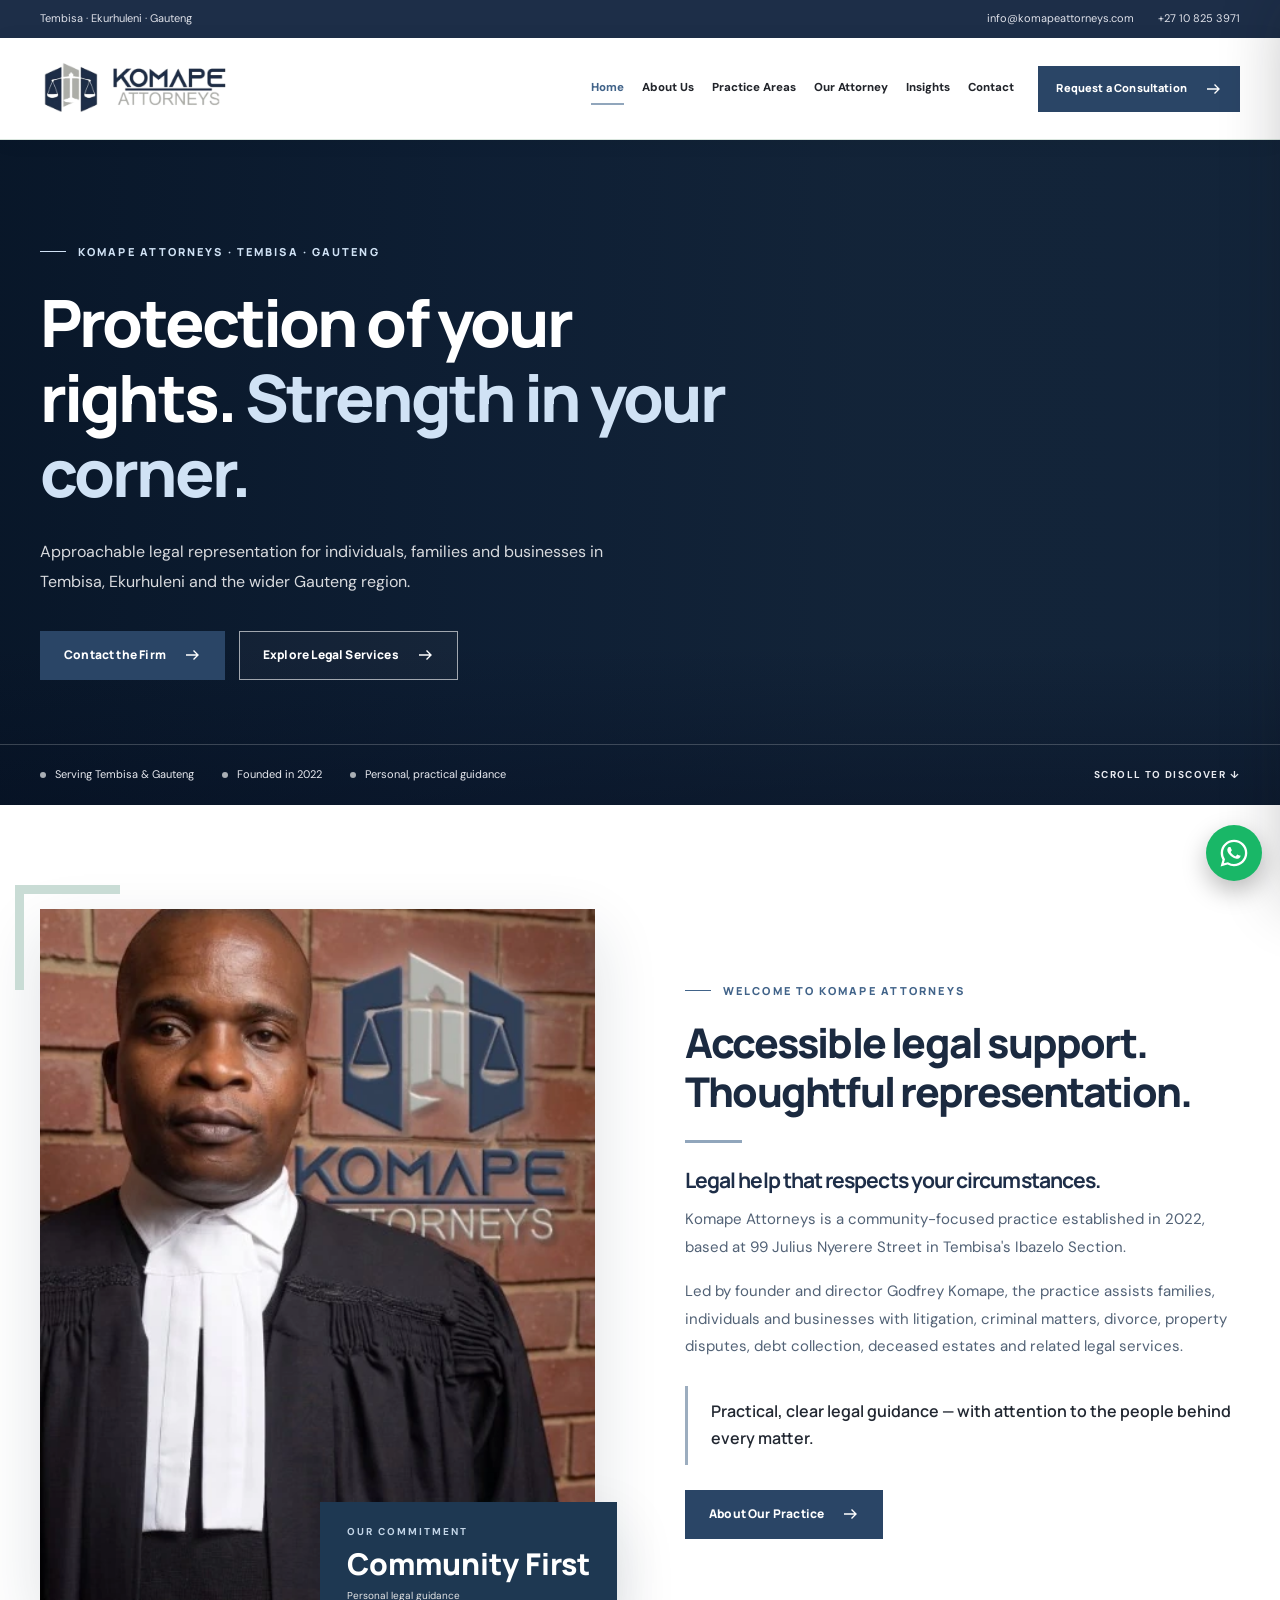
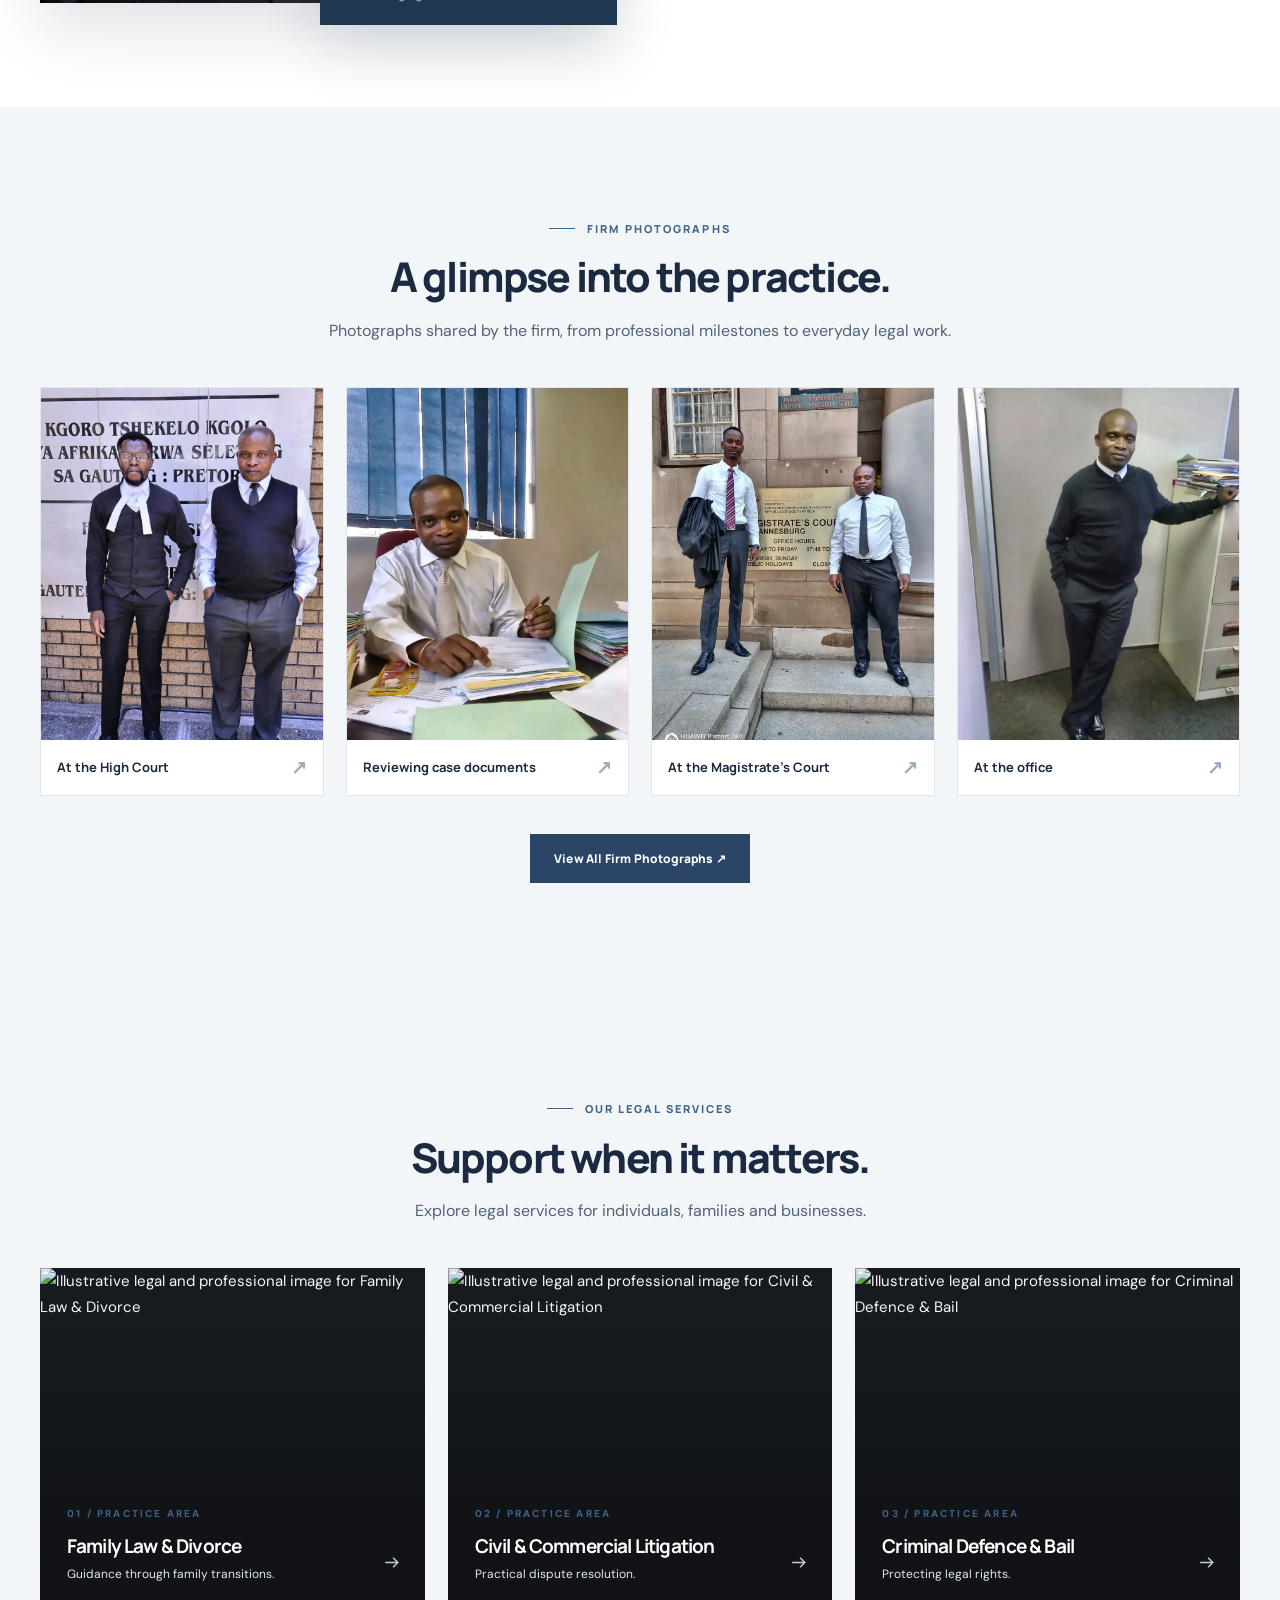
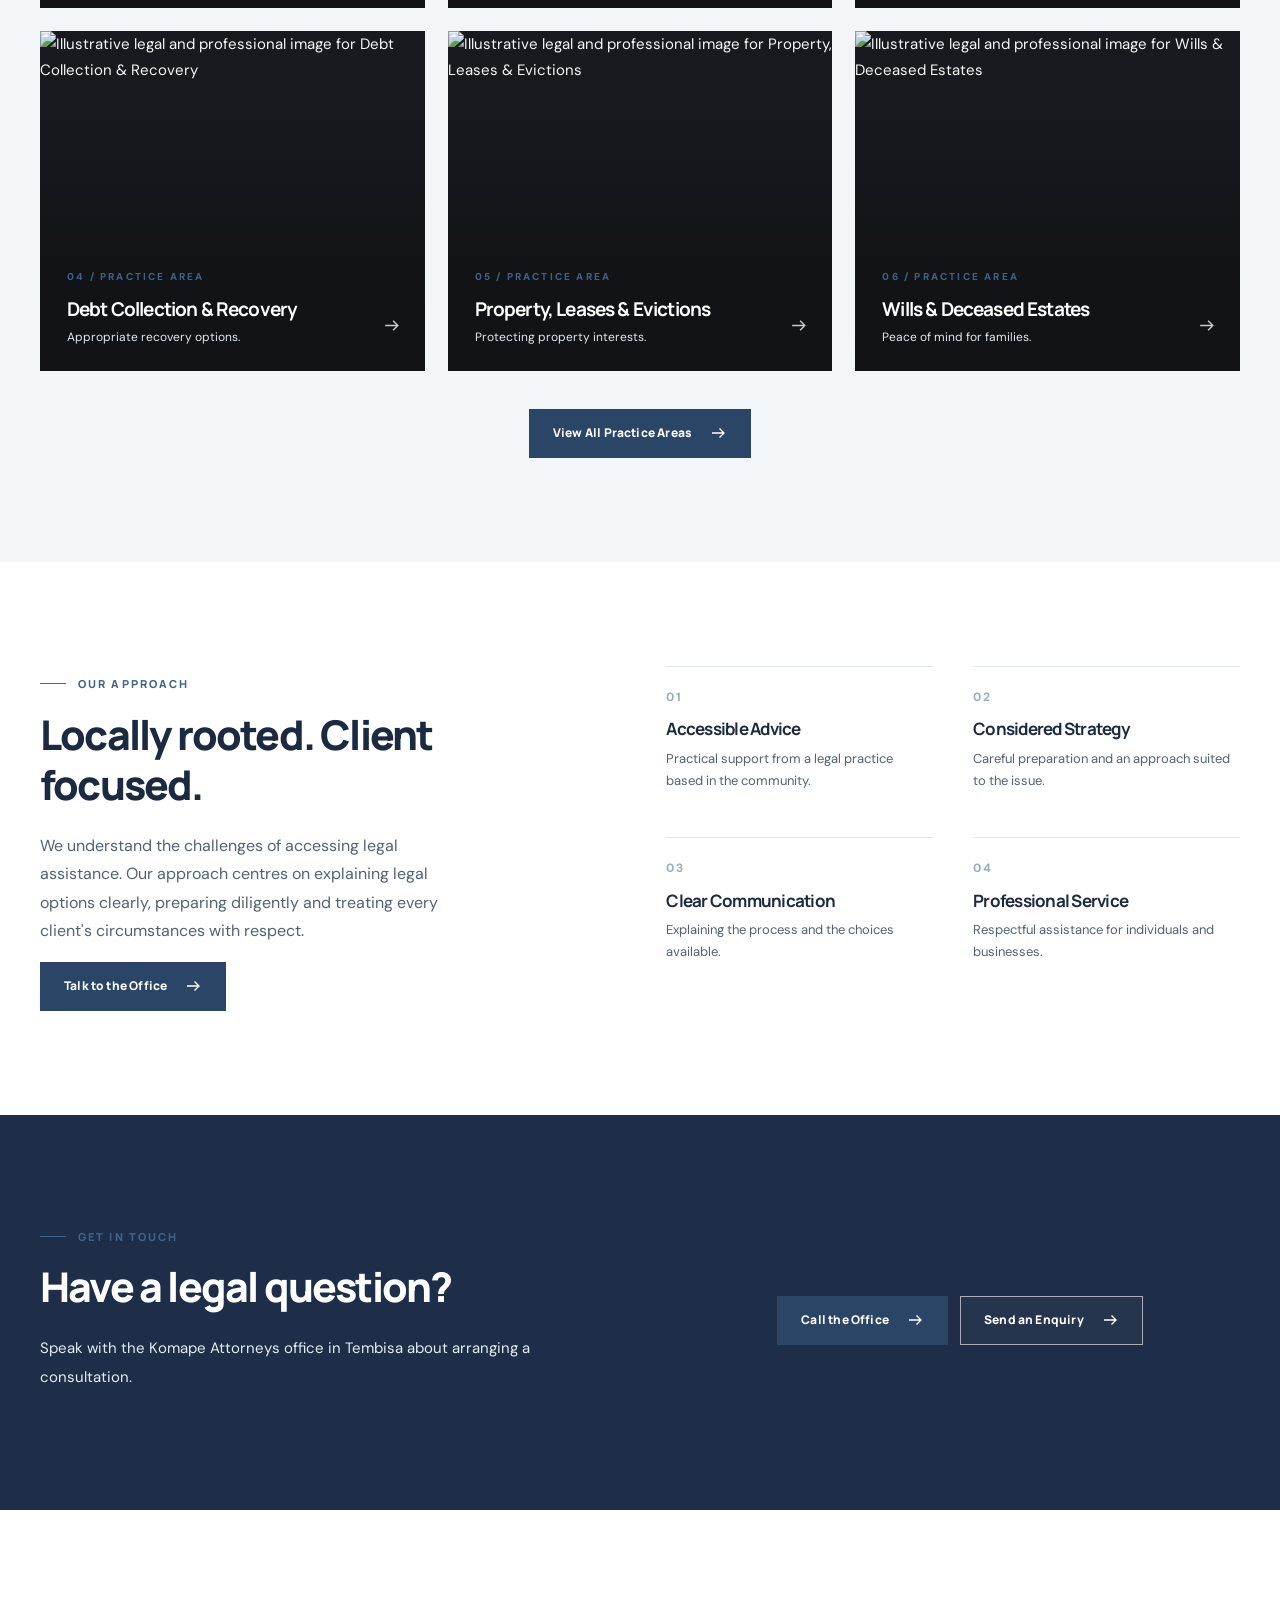
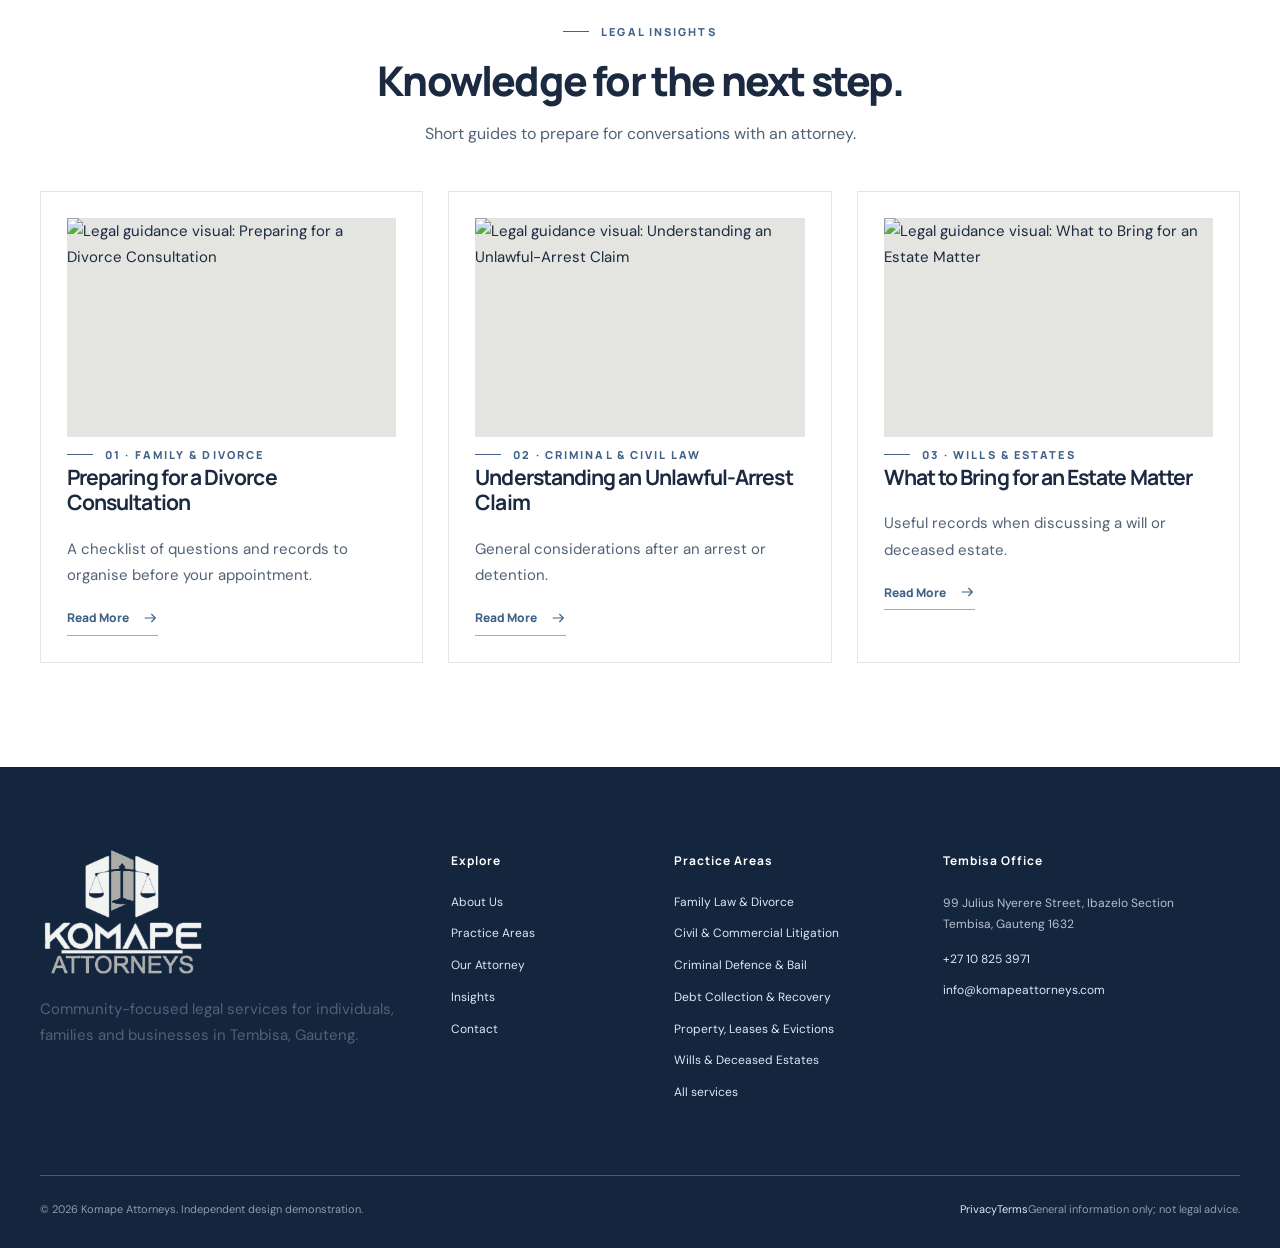
==== commit 670b67b6: "Add client-supplied professional photographs to Komape Attorneys website" ====
--- a/index.html
+++ b/index.html
@@ -1,6 +1,6 @@
-<!doctype html><html lang="en-ZA"><head><meta charset="utf-8"><meta name="viewport" content="width=device-width,initial-scale=1"><meta name="theme-color" content="#1e2e48"><title>Home | Attorneys in Tembisa | Komape Attorneys</title><meta name="description" content="Komape Attorneys provides family law, criminal defence, civil litigation, property, debt collection and estate services in Tembisa, Gauteng."><meta name="robots" content="noindex,follow,max-image-preview:large"><link rel="canonical" href="https://komape-attorneys.vercel.app/"><meta property="og:title" content="Home | Attorneys in Tembisa | Komape Attorneys"><meta property="og:description" content="Komape Attorneys provides family law, criminal defence, civil litigation, property, debt collection and estate services in Tembisa, Gauteng."><meta property="og:type" content="website"><meta property="og:url" content="https://komape-attorneys.vercel.app/"><meta property="og:image" content="https://komape-attorneys.vercel.app/assets/original-logo.png"><meta name="twitter:card" content="summary_large_image"><link rel="icon" href="/assets/favicon.png" type="image/png"><link rel="preconnect" href="https://images.pexels.com"><link rel="preconnect" href="https://fonts.googleapis.com"><link rel="stylesheet" href="/assets/site.css"><script defer src="/assets/site.js"></script><script type="application/ld+json">{"@context": "https://schema.org", "@type": "LegalService", "name": "Komape Attorneys", "url": "https://komape-attorneys.vercel.app", "image": "https://komape-attorneys.vercel.app/assets/logo-transparent.png", "email": "info@komapeattorneys.com", "telephone": "+27 10 825 3971", "founder": {"@type": "Person", "name": "Godfrey Komape"}, "address": {"@type": "PostalAddress", "streetAddress": "99 Julius Nyerere Street, Ibazelo Section", "addressLocality": "Tembisa", "addressRegion": "Gauteng", "postalCode": "1632", "addressCountry": "ZA"}, "areaServed": ["Tembisa", "Ekurhuleni", "Johannesburg", "Gauteng", "South Africa"], "knowsAbout": ["Family Law & Divorce", "Civil & Commercial Litigation", "Criminal Defence & Bail", "Debt Collection & Recovery", "Property, Leases & Evictions", "Wills & Deceased Estates", "Correspondent Services", "Insurance & MVA Claims", "Commercial Contracts"]}</script></head><body><a class="skip-link" href="#main">Skip to content</a>
+<!doctype html><html lang="en-ZA"><head><meta charset="utf-8"><meta name="viewport" content="width=device-width,initial-scale=1"><meta name="theme-color" content="#1e2e48"><title>Home | Attorneys in Tembisa | Komape Attorneys</title><meta name="description" content="Komape Attorneys provides family law, criminal defence, civil litigation, property, debt collection and estate services in Tembisa, Gauteng."><meta name="robots" content="noindex,follow,max-image-preview:large"><link rel="canonical" href="https://komape-attorneys.vercel.app/"><meta property="og:title" content="Home | Attorneys in Tembisa | Komape Attorneys"><meta property="og:description" content="Komape Attorneys provides family law, criminal defence, civil litigation, property, debt collection and estate services in Tembisa, Gauteng."><meta property="og:type" content="website"><meta property="og:url" content="https://komape-attorneys.vercel.app/"><meta property="og:image" content="https://komape-attorneys.vercel.app/assets/original-logo.png"><meta name="twitter:card" content="summary_large_image"><link rel="icon" href="/assets/favicon.png" type="image/png"><link rel="preconnect" href="https://images.pexels.com"><link rel="preconnect" href="https://fonts.googleapis.com"><link rel="stylesheet" href="/assets/site.css?v=20261013-firm-gallery"><script defer src="/assets/site.js"></script><script type="application/ld+json">{"@context": "https://schema.org", "@type": "LegalService", "name": "Komape Attorneys", "url": "https://komape-attorneys.vercel.app", "image": "https://komape-attorneys.vercel.app/assets/logo-transparent.png", "email": "info@komapeattorneys.com", "telephone": "+27 10 825 3971", "founder": {"@type": "Person", "name": "Godfrey Komape"}, "address": {"@type": "PostalAddress", "streetAddress": "99 Julius Nyerere Street, Ibazelo Section", "addressLocality": "Tembisa", "addressRegion": "Gauteng", "postalCode": "1632", "addressCountry": "ZA"}, "areaServed": ["Tembisa", "Ekurhuleni", "Johannesburg", "Gauteng", "South Africa"], "knowsAbout": ["Family Law & Divorce", "Civil & Commercial Litigation", "Criminal Defence & Bail", "Debt Collection & Recovery", "Property, Leases & Evictions", "Wills & Deceased Estates", "Correspondent Services", "Insurance & MVA Claims", "Commercial Contracts"]}</script></head><body><a class="skip-link" href="#main">Skip to content</a>
 <div class="topbar"><div class="container topbar-inner"><span class="topbar-address">Tembisa · Ekurhuleni · Gauteng</span><div class="topbar-links"><a href="mailto:info@komapeattorneys.com">info@komapeattorneys.com</a><a href="tel:+27108253971">+27 10 825 3971</a></div></div></div>
 <header class="nav-shell"><div class="container nav-inner"><a class="brand" href="/" aria-label="Komape Attorneys home"><img src="/assets/logo-header-4k.png" width="196" height="104" alt="Komape Attorneys logo"></a><nav class="nav-links" aria-label="Main navigation"><a href="/" class="nav-link active" aria-current=page>Home</a><a href="/about/" class="nav-link " >About Us</a><a href="/practice-areas/" class="nav-link " >Practice Areas</a><a href="/our-attorney/" class="nav-link " >Our Attorney</a><a href="/insights/" class="nav-link " >Insights</a><a href="/contact/" class="nav-link " >Contact</a></nav><a class="btn btn-gold nav-cta" href="/contact/">Request a Consultation <svg aria-hidden="true" xmlns="http://www.w3.org/2000/svg" width="18" height="18" viewBox="0 0 24 24" fill="none" stroke="currentColor" stroke-width="1.8"><path d="M4 12h16m-6-6 6 6-6 6"/></svg></a><button type="button" class="menu-open" aria-label="Open navigation" aria-expanded="false" aria-controls="mobile-panel" data-mobile-open>☰</button></div></header>
 <div class="mobile-backdrop" id="mobile-backdrop"></div><nav class="mobile-panel" id="mobile-panel" aria-label="Mobile navigation" aria-hidden="true" inert><div class="mobile-head"><img src="/assets/logo-header-4k.png" alt="Komape Attorneys logo"><button data-mobile-close type="button" aria-label="Close navigation">×</button></div><div class="mobile-links"><a href="/">Home</a><a href="/about/">About Us</a><a href="/practice-areas/">Practice Areas</a><a href="/our-attorney/">Our Attorney</a><a href="/insights/">Insights</a><a href="/contact/">Contact</a></div><a class="btn btn-gold mobile-cta" href="/contact/">Contact the Firm <svg aria-hidden="true" xmlns="http://www.w3.org/2000/svg" width="18" height="18" viewBox="0 0 24 24" fill="none" stroke="currentColor" stroke-width="1.8"><path d="M4 12h16m-6-6 6 6-6 6"/></svg></a></nav>
-<main id="main"><section class="hero" style="--hero-image:url('https://images.pexels.com/photos/5668508/pexels-photo-5668508.jpeg?auto=compress&cs=tinysrgb&w=1900')"><div class="container hero-inner"><div class="hero-copy"><span class="eyebrow eyebrow-light">KOMAPE ATTORNEYS · TEMBISA · GAUTENG</span><h1>Protection of your rights. <em>Strength in your corner.</em></h1><p>Approachable legal representation for individuals, families and businesses in Tembisa, Ekurhuleni and the wider Gauteng region.</p><div class="hero-actions"><a class="btn btn-gold" href="/contact/">Contact the Firm <svg aria-hidden="true" xmlns="http://www.w3.org/2000/svg" width="18" height="18" viewBox="0 0 24 24" fill="none" stroke="currentColor" stroke-width="1.8"><path d="M4 12h16m-6-6 6 6-6 6"/></svg></a><a class="btn btn-outline" href="/practice-areas/">Explore Legal Services <svg aria-hidden="true" xmlns="http://www.w3.org/2000/svg" width="18" height="18" viewBox="0 0 24 24" fill="none" stroke="currentColor" stroke-width="1.8"><path d="M4 12h16m-6-6 6 6-6 6"/></svg></a></div></div></div><div class="hero-bottom"><div class="container hero-bottom-inner"><div class="hero-notes"><span>Serving Tembisa &amp; Gauteng</span><span>Founded in 2022</span><span>Personal, practical guidance</span></div><span class="scroll-cue">SCROLL TO DISCOVER ↓</span></div></div></section><section class="section"><div class="container intro-grid"><div class="intro-picture"><img src="/assets/portrait-home.webp" width="440" height="800" loading="lazy" alt="Godfrey Komape, founder and director of Komape Attorneys"><div class="picture-stamp"><small>OUR COMMITMENT</small><strong>Community First</strong><span>Personal legal guidance</span></div></div><div class="intro-copy"><span class="eyebrow">WELCOME TO KOMAPE ATTORNEYS</span><h2>Accessible legal support. Thoughtful representation.</h2><div class="accent-line"></div><h3>Legal help that respects your circumstances.</h3><p>Komape Attorneys is a community-focused practice established in 2022, based at 99 Julius Nyerere Street in Tembisa's Ibazelo Section.</p><p>Led by founder and director Godfrey Komape, the practice assists families, individuals and businesses with litigation, criminal matters, divorce, property disputes, debt collection, deceased estates and related legal services.</p><blockquote>Practical, clear legal guidance — with attention to the people behind every matter.</blockquote><a class="btn btn-gold" href="/about/">About Our Practice <svg aria-hidden="true" xmlns="http://www.w3.org/2000/svg" width="18" height="18" viewBox="0 0 24 24" fill="none" stroke="currentColor" stroke-width="1.8"><path d="M4 12h16m-6-6 6 6-6 6"/></svg></a></div></div></section><section class="section cream"><div class="container"><div class="section-heading centered"><span class="eyebrow">OUR LEGAL SERVICES</span><h2>Support when it matters.</h2><p>Explore legal services for individuals, families and businesses.</p></div><div class="practice-grid"><a class="practice-card" href="/practice-areas/#family-law"><img src="https://images.pexels.com/photos/7841810/pexels-photo-7841810.jpeg?auto=compress&cs=tinysrgb&w=1280" width="1200" height="800" alt="Illustrative legal and professional image for Family Law &amp; Divorce" loading="lazy" decoding="async"><div class="practice-shade"></div><div class="practice-card-text"><span class="card-number">01 / PRACTICE AREA</span><h3>Family Law &amp; Divorce</h3><p>Guidance through family transitions.</p></div><span class="card-arrow"><svg aria-hidden="true" xmlns="http://www.w3.org/2000/svg" width="18" height="18" viewBox="0 0 24 24" fill="none" stroke="currentColor" stroke-width="1.8"><path d="M4 12h16m-6-6 6 6-6 6"/></svg></span></a><a class="practice-card" href="/practice-areas/#litigation"><img src="https://images.pexels.com/photos/7875843/pexels-photo-7875843.jpeg?auto=compress&cs=tinysrgb&w=1280" width="1200" height="800" alt="Illustrative legal and professional image for Civil &amp; Commercial Litigation" loading="lazy" decoding="async"><div class="practice-shade"></div><div class="practice-card-text"><span class="card-number">02 / PRACTICE AREA</span><h3>Civil &amp; Commercial Litigation</h3><p>Practical dispute resolution.</p></div><span class="card-arrow"><svg aria-hidden="true" xmlns="http://www.w3.org/2000/svg" width="18" height="18" viewBox="0 0 24 24" fill="none" stroke="currentColor" stroke-width="1.8"><path d="M4 12h16m-6-6 6 6-6 6"/></svg></span></a><a class="practice-card" href="/practice-areas/#criminal"><img src="https://images.pexels.com/photos/5668806/pexels-photo-5668806.jpeg?auto=compress&cs=tinysrgb&w=1280" width="1200" height="800" alt="Illustrative legal and professional image for Criminal Defence &amp; Bail" loading="lazy" decoding="async"><div class="practice-shade"></div><div class="practice-card-text"><span class="card-number">03 / PRACTICE AREA</span><h3>Criminal Defence &amp; Bail</h3><p>Protecting legal rights.</p></div><span class="card-arrow"><svg aria-hidden="true" xmlns="http://www.w3.org/2000/svg" width="18" height="18" viewBox="0 0 24 24" fill="none" stroke="currentColor" stroke-width="1.8"><path d="M4 12h16m-6-6 6 6-6 6"/></svg></span></a><a class="practice-card" href="/practice-areas/#debt-collection"><img src="https://images.pexels.com/photos/8276198/pexels-photo-8276198.jpeg?auto=compress&cs=tinysrgb&w=1280" width="1200" height="800" alt="Illustrative legal and professional image for Debt Collection &amp; Recovery" loading="lazy" decoding="async"><div class="practice-shade"></div><div class="practice-card-text"><span class="card-number">04 / PRACTICE AREA</span><h3>Debt Collection &amp; Recovery</h3><p>Appropriate recovery options.</p></div><span class="card-arrow"><svg aria-hidden="true" xmlns="http://www.w3.org/2000/svg" width="18" height="18" viewBox="0 0 24 24" fill="none" stroke="currentColor" stroke-width="1.8"><path d="M4 12h16m-6-6 6 6-6 6"/></svg></span></a><a class="practice-card" href="/practice-areas/#property"><img src="https://images.pexels.com/photos/8731032/pexels-photo-8731032.jpeg?auto=compress&cs=tinysrgb&w=1280" width="1200" height="800" alt="Illustrative legal and professional image for Property, Leases &amp; Evictions" loading="lazy" decoding="async"><div class="practice-shade"></div><div class="practice-card-text"><span class="card-number">05 / PRACTICE AREA</span><h3>Property, Leases &amp; Evictions</h3><p>Protecting property interests.</p></div><span class="card-arrow"><svg aria-hidden="true" xmlns="http://www.w3.org/2000/svg" width="18" height="18" viewBox="0 0 24 24" fill="none" stroke="currentColor" stroke-width="1.8"><path d="M4 12h16m-6-6 6 6-6 6"/></svg></span></a><a class="practice-card" href="/practice-areas/#estates"><img src="https://images.pexels.com/photos/3869649/pexels-photo-3869649.jpeg?auto=compress&cs=tinysrgb&w=1280" width="1200" height="800" alt="Illustrative legal and professional image for Wills &amp; Deceased Estates" loading="lazy" decoding="async"><div class="practice-shade"></div><div class="practice-card-text"><span class="card-number">06 / PRACTICE AREA</span><h3>Wills &amp; Deceased Estates</h3><p>Peace of mind for families.</p></div><span class="card-arrow"><svg aria-hidden="true" xmlns="http://www.w3.org/2000/svg" width="18" height="18" viewBox="0 0 24 24" fill="none" stroke="currentColor" stroke-width="1.8"><path d="M4 12h16m-6-6 6 6-6 6"/></svg></span></a></div><div class="section-action centered"><a class="btn btn-gold" href="/practice-areas/">View All Practice Areas <svg aria-hidden="true" xmlns="http://www.w3.org/2000/svg" width="18" height="18" viewBox="0 0 24 24" fill="none" stroke="currentColor" stroke-width="1.8"><path d="M4 12h16m-6-6 6 6-6 6"/></svg></a></div></div></section><section class="section purpose-section"><div class="container purpose-grid"><div><span class="eyebrow">OUR APPROACH</span><h2>Locally rooted. Client focused.</h2><p>We understand the challenges of accessing legal assistance. Our approach centres on explaining legal options clearly, preparing diligently and treating every client's circumstances with respect.</p><a class="btn btn-gold" href="/contact/">Talk to the Office <svg aria-hidden="true" xmlns="http://www.w3.org/2000/svg" width="18" height="18" viewBox="0 0 24 24" fill="none" stroke="currentColor" stroke-width="1.8"><path d="M4 12h16m-6-6 6 6-6 6"/></svg></a></div><div class="value-grid"><div><span>01</span><h3>Accessible Advice</h3><p>Practical support from a legal practice based in the community.</p></div><div><span>02</span><h3>Considered Strategy</h3><p>Careful preparation and an approach suited to the issue.</p></div><div><span>03</span><h3>Clear Communication</h3><p>Explaining the process and the choices available.</p></div><div><span>04</span><h3>Professional Service</h3><p>Respectful assistance for individuals and businesses.</p></div></div></div></section><section class="section section-navy"><div class="container two-column"><div><span class="eyebrow eyebrow-light">GET IN TOUCH</span><h2>Have a legal question?</h2><p style="color:#e3edf5">Speak with the Komape Attorneys office in Tembisa about arranging a consultation.</p></div><div class="centered"><a class="btn btn-gold" href="tel:+27108253971">Call the Office <svg aria-hidden="true" xmlns="http://www.w3.org/2000/svg" width="18" height="18" viewBox="0 0 24 24" fill="none" stroke="currentColor" stroke-width="1.8"><path d="M4 12h16m-6-6 6 6-6 6"/></svg></a> &nbsp; <a class="btn btn-outline" href="/contact/">Send an Enquiry <svg aria-hidden="true" xmlns="http://www.w3.org/2000/svg" width="18" height="18" viewBox="0 0 24 24" fill="none" stroke="currentColor" stroke-width="1.8"><path d="M4 12h16m-6-6 6 6-6 6"/></svg></a></div></div></section><section class="section"><div class="container"><div class="section-heading centered"><span class="eyebrow">LEGAL INSIGHTS</span><h2>Knowledge for the next step.</h2><p>Short guides to prepare for conversations with an attorney.</p></div><div class="insight-grid"><article class="insight-card"><a href="/insights/#divorce-consultation" class="insight-image"><img src="https://images.pexels.com/photos/5668832/pexels-photo-5668832.jpeg?auto=compress&cs=tinysrgb&w=1280" width="1200" height="800" alt="Legal guidance visual: Preparing for a Divorce Consultation" loading="lazy" decoding="async"></a><span class="eyebrow">01 · FAMILY &amp; DIVORCE</span><h3>Preparing for a Divorce Consultation</h3><p>A checklist of questions and records to organise before your appointment.</p><a href="/insights/#divorce-consultation" class="text-link">Read More <svg aria-hidden="true" xmlns="http://www.w3.org/2000/svg" width="18" height="18" viewBox="0 0 24 24" fill="none" stroke="currentColor" stroke-width="1.8"><path d="M4 12h16m-6-6 6 6-6 6"/></svg></a></article><article class="insight-card"><a href="/insights/#unlawful-arrest" class="insight-image"><img src="https://images.pexels.com/photos/12911261/pexels-photo-12911261.jpeg?auto=compress&cs=tinysrgb&w=1280" width="1200" height="800" alt="Legal guidance visual: Understanding an Unlawful-Arrest Claim" loading="lazy" decoding="async"></a><span class="eyebrow">02 · CRIMINAL &amp; CIVIL LAW</span><h3>Understanding an Unlawful-Arrest Claim</h3><p>General considerations after an arrest or detention.</p><a href="/insights/#unlawful-arrest" class="text-link">Read More <svg aria-hidden="true" xmlns="http://www.w3.org/2000/svg" width="18" height="18" viewBox="0 0 24 24" fill="none" stroke="currentColor" stroke-width="1.8"><path d="M4 12h16m-6-6 6 6-6 6"/></svg></a></article><article class="insight-card"><a href="/insights/#estate-records" class="insight-image"><img src="https://images.pexels.com/photos/7875863/pexels-photo-7875863.jpeg?auto=compress&cs=tinysrgb&w=1280" width="1200" height="800" alt="Legal guidance visual: What to Bring for an Estate Matter" loading="lazy" decoding="async"></a><span class="eyebrow">03 · WILLS &amp; ESTATES</span><h3>What to Bring for an Estate Matter</h3><p>Useful records when discussing a will or deceased estate.</p><a href="/insights/#estate-records" class="text-link">Read More <svg aria-hidden="true" xmlns="http://www.w3.org/2000/svg" width="18" height="18" viewBox="0 0 24 24" fill="none" stroke="currentColor" stroke-width="1.8"><path d="M4 12h16m-6-6 6 6-6 6"/></svg></a></article></div></div></section></main><footer class="site-footer"><div class="container"><div class="footer-grid"><div><a class="footer-logo" href="/"><img src="/assets/logo-light-4k.png" alt="Komape Attorneys transparent footer logo" width="240" height="145" loading="lazy"></a><p>Community-focused legal services for individuals, families and businesses in Tembisa, Gauteng.</p></div><div><h3>Explore</h3><div class="footer-links"><a href="/about/">About Us</a><a href="/practice-areas/">Practice Areas</a><a href="/our-attorney/">Our Attorney</a><a href="/insights/">Insights</a><a href="/contact/">Contact</a></div></div><div><h3>Practice Areas</h3><div class="footer-links"><a href="/practice-areas/#family-law">Family Law &amp; Divorce</a><a href="/practice-areas/#litigation">Civil &amp; Commercial Litigation</a><a href="/practice-areas/#criminal">Criminal Defence &amp; Bail</a><a href="/practice-areas/#debt-collection">Debt Collection &amp; Recovery</a><a href="/practice-areas/#property">Property, Leases &amp; Evictions</a><a href="/practice-areas/#estates">Wills &amp; Deceased Estates</a><a href="/practice-areas/">All services</a></div></div><div class="footer-location"><h3>Tembisa Office</h3><address>99 Julius Nyerere Street, Ibazelo Section<br>Tembisa, Gauteng 1632</address><div class="footer-links" style="margin-top:15px"><a href="tel:+27108253971">+27 10 825 3971</a><a href="mailto:info@komapeattorneys.com">info@komapeattorneys.com</a></div></div></div><div class="footer-bottom"><span>© 2026 Komape Attorneys. Independent design demonstration.</span><span class="footer-legal"><a href="/privacy/">Privacy</a><a href="/terms/">Terms</a><span>General information only; not legal advice.</span></span></div></div></footer>
+<main id="main"><section class="hero" style="--hero-image:url('https://images.pexels.com/photos/5668508/pexels-photo-5668508.jpeg?auto=compress&cs=tinysrgb&w=1900')"><div class="container hero-inner"><div class="hero-copy"><span class="eyebrow eyebrow-light">KOMAPE ATTORNEYS · TEMBISA · GAUTENG</span><h1>Protection of your rights. <em>Strength in your corner.</em></h1><p>Approachable legal representation for individuals, families and businesses in Tembisa, Ekurhuleni and the wider Gauteng region.</p><div class="hero-actions"><a class="btn btn-gold" href="/contact/">Contact the Firm <svg aria-hidden="true" xmlns="http://www.w3.org/2000/svg" width="18" height="18" viewBox="0 0 24 24" fill="none" stroke="currentColor" stroke-width="1.8"><path d="M4 12h16m-6-6 6 6-6 6"/></svg></a><a class="btn btn-outline" href="/practice-areas/">Explore Legal Services <svg aria-hidden="true" xmlns="http://www.w3.org/2000/svg" width="18" height="18" viewBox="0 0 24 24" fill="none" stroke="currentColor" stroke-width="1.8"><path d="M4 12h16m-6-6 6 6-6 6"/></svg></a></div></div></div><div class="hero-bottom"><div class="container hero-bottom-inner"><div class="hero-notes"><span>Serving Tembisa &amp; Gauteng</span><span>Founded in 2022</span><span>Personal, practical guidance</span></div><span class="scroll-cue">SCROLL TO DISCOVER ↓</span></div></div></section><section class="section"><div class="container intro-grid"><div class="intro-picture"><img src="/assets/portrait-home.webp" width="440" height="800" loading="lazy" alt="Godfrey Komape, founder and director of Komape Attorneys"><div class="picture-stamp"><small>OUR COMMITMENT</small><strong>Community First</strong><span>Personal legal guidance</span></div></div><div class="intro-copy"><span class="eyebrow">WELCOME TO KOMAPE ATTORNEYS</span><h2>Accessible legal support. Thoughtful representation.</h2><div class="accent-line"></div><h3>Legal help that respects your circumstances.</h3><p>Komape Attorneys is a community-focused practice established in 2022, based at 99 Julius Nyerere Street in Tembisa's Ibazelo Section.</p><p>Led by founder and director Godfrey Komape, the practice assists families, individuals and businesses with litigation, criminal matters, divorce, property disputes, debt collection, deceased estates and related legal services.</p><blockquote>Practical, clear legal guidance — with attention to the people behind every matter.</blockquote><a class="btn btn-gold" href="/about/">About Our Practice <svg aria-hidden="true" xmlns="http://www.w3.org/2000/svg" width="18" height="18" viewBox="0 0 24 24" fill="none" stroke="currentColor" stroke-width="1.8"><path d="M4 12h16m-6-6 6 6-6 6"/></svg></a></div></div></section><section class="section cream firm-gallery-section"><div class="container"><div class="section-heading centered"><span class="eyebrow">FIRM PHOTOGRAPHS</span><h2>A glimpse into the practice.</h2><p>Photographs shared by the firm, from professional milestones to everyday legal work.</p></div><div class="firm-photo-grid"><a class="firm-photo" href="/assets/firm-gallery/komape-03-full.jpg" target="_blank" rel="noopener" aria-label="View photograph 03: At the High Court in full resolution"><span class="firm-photo-media"><img src="/assets/firm-gallery/komape-03.webp" width="1365" height="2048" loading="lazy" decoding="async" alt="Legal professionals outside the High Court in Pretoria"></span><span class="firm-photo-caption"><span>At the High Court</span><span class="firm-photo-expand" aria-hidden="true">↗</span></span></a><a class="firm-photo" href="/assets/firm-gallery/komape-06-full.jpg" target="_blank" rel="noopener" aria-label="View photograph 06: Reviewing case documents in full resolution"><span class="firm-photo-media"><img src="/assets/firm-gallery/komape-06.webp" width="1536" height="2048" loading="lazy" decoding="async" alt="Attorney seated at a desk reviewing legal documents"></span><span class="firm-photo-caption"><span>Reviewing case documents</span><span class="firm-photo-expand" aria-hidden="true">↗</span></span></a><a class="firm-photo" href="/assets/firm-gallery/komape-08-full.jpg" target="_blank" rel="noopener" aria-label="View photograph 08: At the Magistrate’s Court in full resolution"><span class="firm-photo-media"><img src="/assets/firm-gallery/komape-08.webp" width="1536" height="2048" loading="lazy" decoding="async" alt="Two professionals outside the Johannesburg Magistrate’s Court"></span><span class="firm-photo-caption"><span>At the Magistrate’s Court</span><span class="firm-photo-expand" aria-hidden="true">↗</span></span></a><a class="firm-photo" href="/assets/firm-gallery/komape-05-full.jpg" target="_blank" rel="noopener" aria-label="View photograph 05: At the office in full resolution"><span class="firm-photo-media"><img src="/assets/firm-gallery/komape-05.webp" width="1536" height="2048" loading="lazy" decoding="async" alt="Attorney in professional attire at an office"></span><span class="firm-photo-caption"><span>At the office</span><span class="firm-photo-expand" aria-hidden="true">↗</span></span></a></div><div class="section-action centered"><a class="btn btn-gold" href="/about/#photo-gallery">View All Firm Photographs ↗</a></div></div></section><section class="section cream"><div class="container"><div class="section-heading centered"><span class="eyebrow">OUR LEGAL SERVICES</span><h2>Support when it matters.</h2><p>Explore legal services for individuals, families and businesses.</p></div><div class="practice-grid"><a class="practice-card" href="/practice-areas/#family-law"><img src="https://images.pexels.com/photos/7841810/pexels-photo-7841810.jpeg?auto=compress&cs=tinysrgb&w=1280" width="1200" height="800" alt="Illustrative legal and professional image for Family Law &amp; Divorce" loading="lazy" decoding="async"><div class="practice-shade"></div><div class="practice-card-text"><span class="card-number">01 / PRACTICE AREA</span><h3>Family Law &amp; Divorce</h3><p>Guidance through family transitions.</p></div><span class="card-arrow"><svg aria-hidden="true" xmlns="http://www.w3.org/2000/svg" width="18" height="18" viewBox="0 0 24 24" fill="none" stroke="currentColor" stroke-width="1.8"><path d="M4 12h16m-6-6 6 6-6 6"/></svg></span></a><a class="practice-card" href="/practice-areas/#litigation"><img src="https://images.pexels.com/photos/7875843/pexels-photo-7875843.jpeg?auto=compress&cs=tinysrgb&w=1280" width="1200" height="800" alt="Illustrative legal and professional image for Civil &amp; Commercial Litigation" loading="lazy" decoding="async"><div class="practice-shade"></div><div class="practice-card-text"><span class="card-number">02 / PRACTICE AREA</span><h3>Civil &amp; Commercial Litigation</h3><p>Practical dispute resolution.</p></div><span class="card-arrow"><svg aria-hidden="true" xmlns="http://www.w3.org/2000/svg" width="18" height="18" viewBox="0 0 24 24" fill="none" stroke="currentColor" stroke-width="1.8"><path d="M4 12h16m-6-6 6 6-6 6"/></svg></span></a><a class="practice-card" href="/practice-areas/#criminal"><img src="https://images.pexels.com/photos/5668806/pexels-photo-5668806.jpeg?auto=compress&cs=tinysrgb&w=1280" width="1200" height="800" alt="Illustrative legal and professional image for Criminal Defence &amp; Bail" loading="lazy" decoding="async"><div class="practice-shade"></div><div class="practice-card-text"><span class="card-number">03 / PRACTICE AREA</span><h3>Criminal Defence &amp; Bail</h3><p>Protecting legal rights.</p></div><span class="card-arrow"><svg aria-hidden="true" xmlns="http://www.w3.org/2000/svg" width="18" height="18" viewBox="0 0 24 24" fill="none" stroke="currentColor" stroke-width="1.8"><path d="M4 12h16m-6-6 6 6-6 6"/></svg></span></a><a class="practice-card" href="/practice-areas/#debt-collection"><img src="https://images.pexels.com/photos/8276198/pexels-photo-8276198.jpeg?auto=compress&cs=tinysrgb&w=1280" width="1200" height="800" alt="Illustrative legal and professional image for Debt Collection &amp; Recovery" loading="lazy" decoding="async"><div class="practice-shade"></div><div class="practice-card-text"><span class="card-number">04 / PRACTICE AREA</span><h3>Debt Collection &amp; Recovery</h3><p>Appropriate recovery options.</p></div><span class="card-arrow"><svg aria-hidden="true" xmlns="http://www.w3.org/2000/svg" width="18" height="18" viewBox="0 0 24 24" fill="none" stroke="currentColor" stroke-width="1.8"><path d="M4 12h16m-6-6 6 6-6 6"/></svg></span></a><a class="practice-card" href="/practice-areas/#property"><img src="https://images.pexels.com/photos/8731032/pexels-photo-8731032.jpeg?auto=compress&cs=tinysrgb&w=1280" width="1200" height="800" alt="Illustrative legal and professional image for Property, Leases &amp; Evictions" loading="lazy" decoding="async"><div class="practice-shade"></div><div class="practice-card-text"><span class="card-number">05 / PRACTICE AREA</span><h3>Property, Leases &amp; Evictions</h3><p>Protecting property interests.</p></div><span class="card-arrow"><svg aria-hidden="true" xmlns="http://www.w3.org/2000/svg" width="18" height="18" viewBox="0 0 24 24" fill="none" stroke="currentColor" stroke-width="1.8"><path d="M4 12h16m-6-6 6 6-6 6"/></svg></span></a><a class="practice-card" href="/practice-areas/#estates"><img src="https://images.pexels.com/photos/3869649/pexels-photo-3869649.jpeg?auto=compress&cs=tinysrgb&w=1280" width="1200" height="800" alt="Illustrative legal and professional image for Wills &amp; Deceased Estates" loading="lazy" decoding="async"><div class="practice-shade"></div><div class="practice-card-text"><span class="card-number">06 / PRACTICE AREA</span><h3>Wills &amp; Deceased Estates</h3><p>Peace of mind for families.</p></div><span class="card-arrow"><svg aria-hidden="true" xmlns="http://www.w3.org/2000/svg" width="18" height="18" viewBox="0 0 24 24" fill="none" stroke="currentColor" stroke-width="1.8"><path d="M4 12h16m-6-6 6 6-6 6"/></svg></span></a></div><div class="section-action centered"><a class="btn btn-gold" href="/practice-areas/">View All Practice Areas <svg aria-hidden="true" xmlns="http://www.w3.org/2000/svg" width="18" height="18" viewBox="0 0 24 24" fill="none" stroke="currentColor" stroke-width="1.8"><path d="M4 12h16m-6-6 6 6-6 6"/></svg></a></div></div></section><section class="section purpose-section"><div class="container purpose-grid"><div><span class="eyebrow">OUR APPROACH</span><h2>Locally rooted. Client focused.</h2><p>We understand the challenges of accessing legal assistance. Our approach centres on explaining legal options clearly, preparing diligently and treating every client's circumstances with respect.</p><a class="btn btn-gold" href="/contact/">Talk to the Office <svg aria-hidden="true" xmlns="http://www.w3.org/2000/svg" width="18" height="18" viewBox="0 0 24 24" fill="none" stroke="currentColor" stroke-width="1.8"><path d="M4 12h16m-6-6 6 6-6 6"/></svg></a></div><div class="value-grid"><div><span>01</span><h3>Accessible Advice</h3><p>Practical support from a legal practice based in the community.</p></div><div><span>02</span><h3>Considered Strategy</h3><p>Careful preparation and an approach suited to the issue.</p></div><div><span>03</span><h3>Clear Communication</h3><p>Explaining the process and the choices available.</p></div><div><span>04</span><h3>Professional Service</h3><p>Respectful assistance for individuals and businesses.</p></div></div></div></section><section class="section section-navy"><div class="container two-column"><div><span class="eyebrow eyebrow-light">GET IN TOUCH</span><h2>Have a legal question?</h2><p style="color:#e3edf5">Speak with the Komape Attorneys office in Tembisa about arranging a consultation.</p></div><div class="centered"><a class="btn btn-gold" href="tel:+27108253971">Call the Office <svg aria-hidden="true" xmlns="http://www.w3.org/2000/svg" width="18" height="18" viewBox="0 0 24 24" fill="none" stroke="currentColor" stroke-width="1.8"><path d="M4 12h16m-6-6 6 6-6 6"/></svg></a> &nbsp; <a class="btn btn-outline" href="/contact/">Send an Enquiry <svg aria-hidden="true" xmlns="http://www.w3.org/2000/svg" width="18" height="18" viewBox="0 0 24 24" fill="none" stroke="currentColor" stroke-width="1.8"><path d="M4 12h16m-6-6 6 6-6 6"/></svg></a></div></div></section><section class="section"><div class="container"><div class="section-heading centered"><span class="eyebrow">LEGAL INSIGHTS</span><h2>Knowledge for the next step.</h2><p>Short guides to prepare for conversations with an attorney.</p></div><div class="insight-grid"><article class="insight-card"><a href="/insights/#divorce-consultation" class="insight-image"><img src="https://images.pexels.com/photos/5668832/pexels-photo-5668832.jpeg?auto=compress&cs=tinysrgb&w=1280" width="1200" height="800" alt="Legal guidance visual: Preparing for a Divorce Consultation" loading="lazy" decoding="async"></a><span class="eyebrow">01 · FAMILY &amp; DIVORCE</span><h3>Preparing for a Divorce Consultation</h3><p>A checklist of questions and records to organise before your appointment.</p><a href="/insights/#divorce-consultation" class="text-link">Read More <svg aria-hidden="true" xmlns="http://www.w3.org/2000/svg" width="18" height="18" viewBox="0 0 24 24" fill="none" stroke="currentColor" stroke-width="1.8"><path d="M4 12h16m-6-6 6 6-6 6"/></svg></a></article><article class="insight-card"><a href="/insights/#unlawful-arrest" class="insight-image"><img src="https://images.pexels.com/photos/12911261/pexels-photo-12911261.jpeg?auto=compress&cs=tinysrgb&w=1280" width="1200" height="800" alt="Legal guidance visual: Understanding an Unlawful-Arrest Claim" loading="lazy" decoding="async"></a><span class="eyebrow">02 · CRIMINAL &amp; CIVIL LAW</span><h3>Understanding an Unlawful-Arrest Claim</h3><p>General considerations after an arrest or detention.</p><a href="/insights/#unlawful-arrest" class="text-link">Read More <svg aria-hidden="true" xmlns="http://www.w3.org/2000/svg" width="18" height="18" viewBox="0 0 24 24" fill="none" stroke="currentColor" stroke-width="1.8"><path d="M4 12h16m-6-6 6 6-6 6"/></svg></a></article><article class="insight-card"><a href="/insights/#estate-records" class="insight-image"><img src="https://images.pexels.com/photos/7875863/pexels-photo-7875863.jpeg?auto=compress&cs=tinysrgb&w=1280" width="1200" height="800" alt="Legal guidance visual: What to Bring for an Estate Matter" loading="lazy" decoding="async"></a><span class="eyebrow">03 · WILLS &amp; ESTATES</span><h3>What to Bring for an Estate Matter</h3><p>Useful records when discussing a will or deceased estate.</p><a href="/insights/#estate-records" class="text-link">Read More <svg aria-hidden="true" xmlns="http://www.w3.org/2000/svg" width="18" height="18" viewBox="0 0 24 24" fill="none" stroke="currentColor" stroke-width="1.8"><path d="M4 12h16m-6-6 6 6-6 6"/></svg></a></article></div></div></section></main><footer class="site-footer"><div class="container"><div class="footer-grid"><div><a class="footer-logo" href="/"><img src="/assets/logo-light-4k.png" alt="Komape Attorneys transparent footer logo" width="240" height="145" loading="lazy"></a><p>Community-focused legal services for individuals, families and businesses in Tembisa, Gauteng.</p></div><div><h3>Explore</h3><div class="footer-links"><a href="/about/">About Us</a><a href="/practice-areas/">Practice Areas</a><a href="/our-attorney/">Our Attorney</a><a href="/insights/">Insights</a><a href="/contact/">Contact</a></div></div><div><h3>Practice Areas</h3><div class="footer-links"><a href="/practice-areas/#family-law">Family Law &amp; Divorce</a><a href="/practice-areas/#litigation">Civil &amp; Commercial Litigation</a><a href="/practice-areas/#criminal">Criminal Defence &amp; Bail</a><a href="/practice-areas/#debt-collection">Debt Collection &amp; Recovery</a><a href="/practice-areas/#property">Property, Leases &amp; Evictions</a><a href="/practice-areas/#estates">Wills &amp; Deceased Estates</a><a href="/practice-areas/">All services</a></div></div><div class="footer-location"><h3>Tembisa Office</h3><address>99 Julius Nyerere Street, Ibazelo Section<br>Tembisa, Gauteng 1632</address><div class="footer-links" style="margin-top:15px"><a href="tel:+27108253971">+27 10 825 3971</a><a href="mailto:info@komapeattorneys.com">info@komapeattorneys.com</a></div></div></div><div class="footer-bottom"><span>© 2026 Komape Attorneys. Independent design demonstration.</span><span class="footer-legal"><a href="/privacy/">Privacy</a><a href="/terms/">Terms</a><span>General information only; not legal advice.</span></span></div></div></footer>
 <a class="floating-whatsapp" href="https://wa.me/27724167243?text=Hello%2C%20I%20would%20like%20to%20enquire%20about%20legal%20services." rel="noopener noreferrer" target="_blank" title="Contact the listed mobile number on WhatsApp" aria-label="Contact Komape Attorneys on WhatsApp"><svg viewBox="0 0 32 32" aria-hidden="true" xmlns="http://www.w3.org/2000/svg"><path fill="currentColor" d="M16 .8C7.61.8.8 7.59.8 15.98c0 2.69.7 5.31 2.03 7.62L.7 31.3l7.91-2.08a15.15 15.15 0 0 0 7.37 1.88h.01c8.38 0 15.2-6.82 15.2-15.2 0-4.06-1.58-7.88-4.46-10.76A15.07 15.07 0 0 0 16 .8Zm0 27.73a12.54 12.54 0 0 1-6.39-1.75l-.46-.27-4.7 1.23 1.25-4.58-.3-.47a12.5 12.5 0 0 1-1.93-6.7C3.47 9.08 9.08 3.47 16 3.47a12.45 12.45 0 0 1 8.87 3.68 12.48 12.48 0 0 1 3.67 8.86c0 6.91-5.62 12.52-12.54 12.52Zm6.88-9.38c-.38-.19-2.23-1.1-2.58-1.23-.34-.13-.59-.19-.84.19s-.96 1.23-1.18 1.49-.44.29-.82.1a10.32 10.32 0 0 1-3.04-1.88 11.39 11.39 0 0 1-2.1-2.61c-.22-.38-.02-.58.16-.77.17-.17.38-.44.57-.66s.25-.38.38-.63.06-.47-.03-.66c-.1-.19-.85-2.04-1.16-2.8-.3-.74-.61-.64-.84-.65l-.71-.01c-.25 0-.66.1-1.01.47-.34.38-1.32 1.29-1.32 3.13s1.35 3.62 1.53 3.87a14.37 14.37 0 0 0 5.51 4.89c1.03.45 1.84.72 2.48.93 1.04.33 1.98.29 2.72.18.83-.13 2.23-.91 2.55-1.79.31-.88.31-1.64.22-1.8-.09-.16-.34-.25-.72-.44Z"/></svg><span class="whatsapp-tooltip" aria-hidden="true">WhatsApp Us</span></a><button class="scroll-top" type="button" aria-label="Back to top">↑</button></body></html>
--- a/assets/site.css
+++ b/assets/site.css
@@ -124,3 +124,18 @@
 .mobile-head img{height:auto;max-height:72px;max-width:195px;object-fit:contain}
 @media(max-width:950px){.nav-links,.nav-cta{display:none!important}.menu-open{display:inline-flex!important;align-items:center;justify-content:center}.nav-inner{display:flex;align-items:center;justify-content:space-between}}
 @media(max-width:767px){.intro-grid,.two-column,.detail-grid,.contact-layout{grid-template-columns:minmax(0,1fr)}.practice-grid,.insight-grid{grid-template-columns:minmax(0,1fr)}.hero h1{overflow-wrap:break-word}.hero-actions .btn{max-width:100%}}
+
+
+/* Client-provided photography gallery: additive only, consistent with existing site UI. */
+.firm-gallery-section .section-heading{max-width:730px}
+.firm-photo-grid{display:grid;grid-template-columns:repeat(4,minmax(0,1fr));gap:22px}
+.firm-photo{min-width:0;display:block;background:#fff;border:1px solid var(--line);color:var(--ink);transition:box-shadow .22s ease,transform .22s ease}
+.firm-photo:hover{box-shadow:0 18px 36px rgba(23,33,48,.13);transform:translateY(-3px)}
+.firm-photo-media{display:block;aspect-ratio:4/5;overflow:hidden;background:#e9ebee}
+.firm-photo img{display:block;width:100%;height:100%;object-fit:cover;object-position:center 38%;transition:transform .35s ease}
+.firm-photo:hover img{transform:scale(1.035)}
+.firm-photo-caption{display:flex;align-items:center;justify-content:space-between;gap:9px;padding:14px 16px;font:700 13px/1.45 Manrope,Arial,sans-serif}
+.firm-photo-expand{font-size:19px;color:var(--gold);flex:none}
+@media (max-width:900px){.firm-photo-grid{grid-template-columns:repeat(2,minmax(0,1fr));gap:16px}}
+@media (max-width:480px){.firm-photo-grid{gap:10px}.firm-photo-caption{padding:10px 11px;font-size:11px}.firm-photo-media{aspect-ratio:3/4}.firm-gallery-section .section-heading{margin-bottom:28px}}
+@media (prefers-reduced-motion:reduce){.firm-photo,.firm-photo img{transition:none}}
